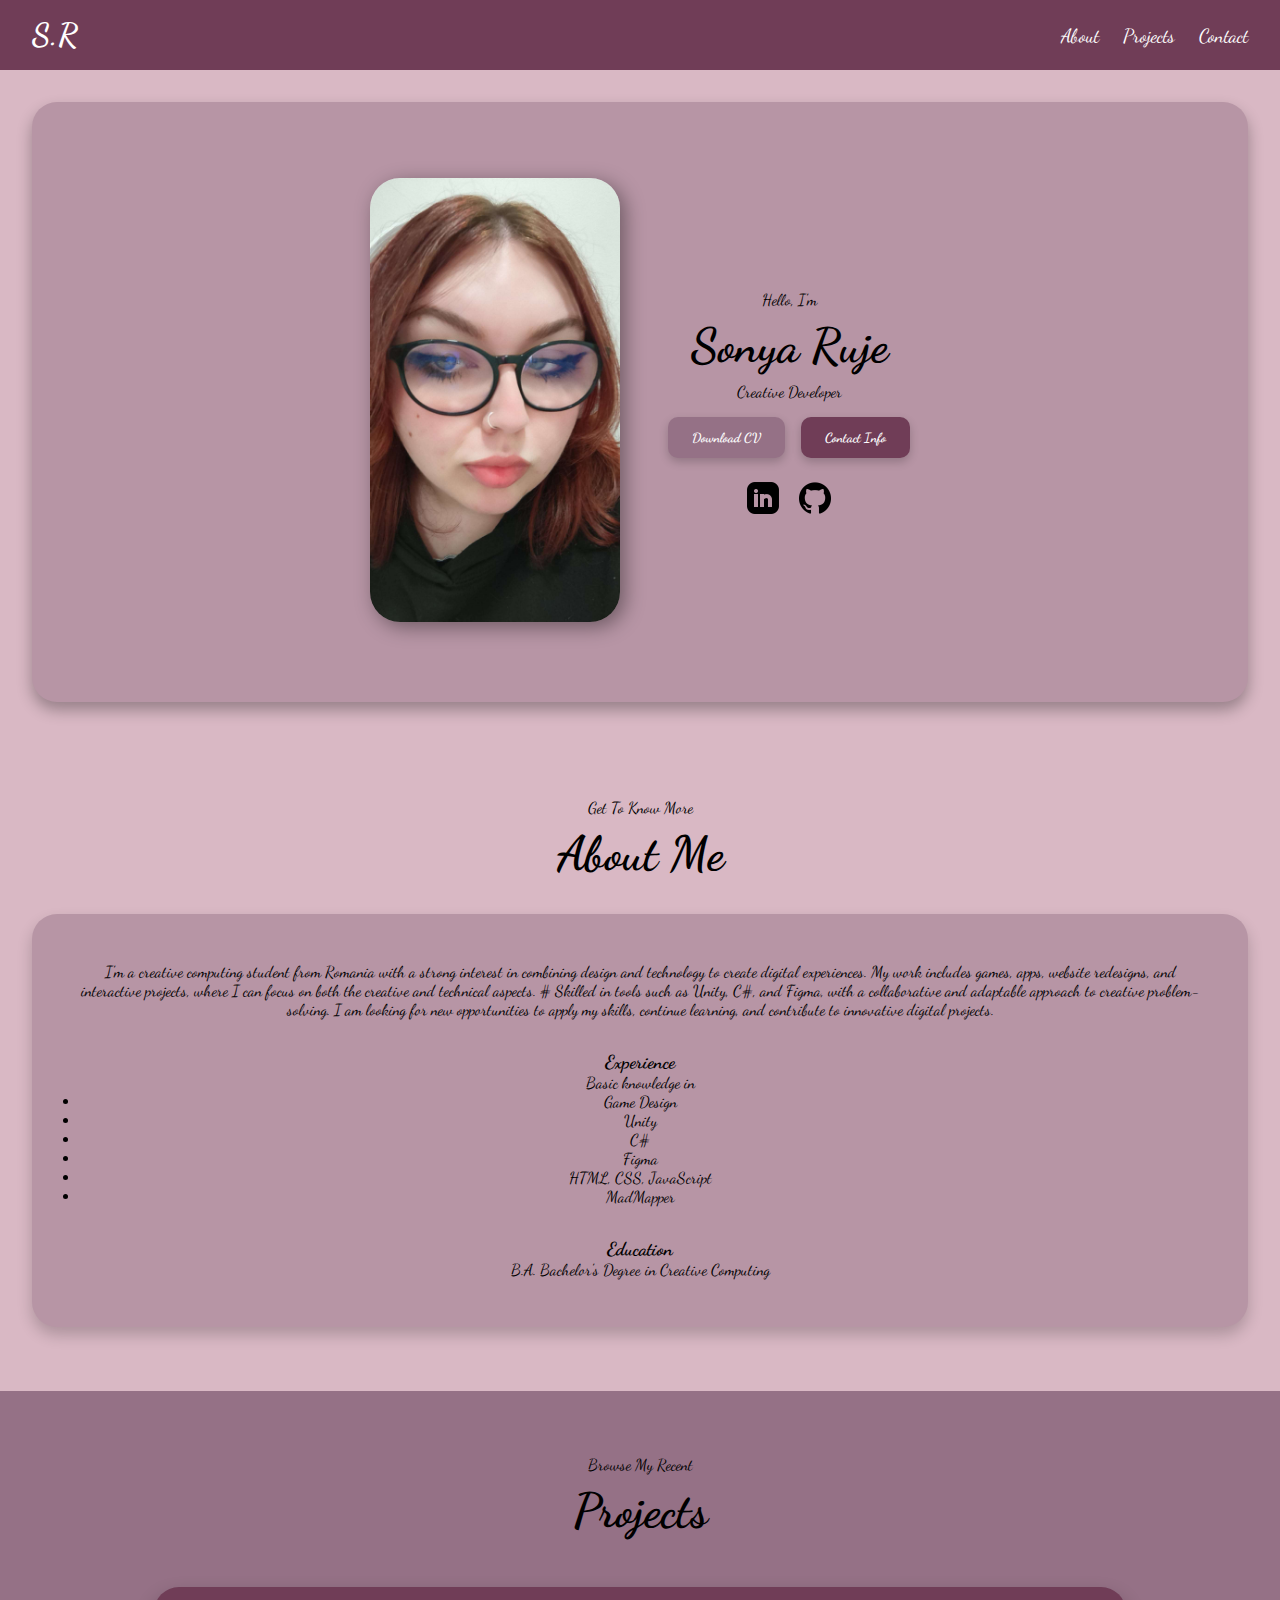
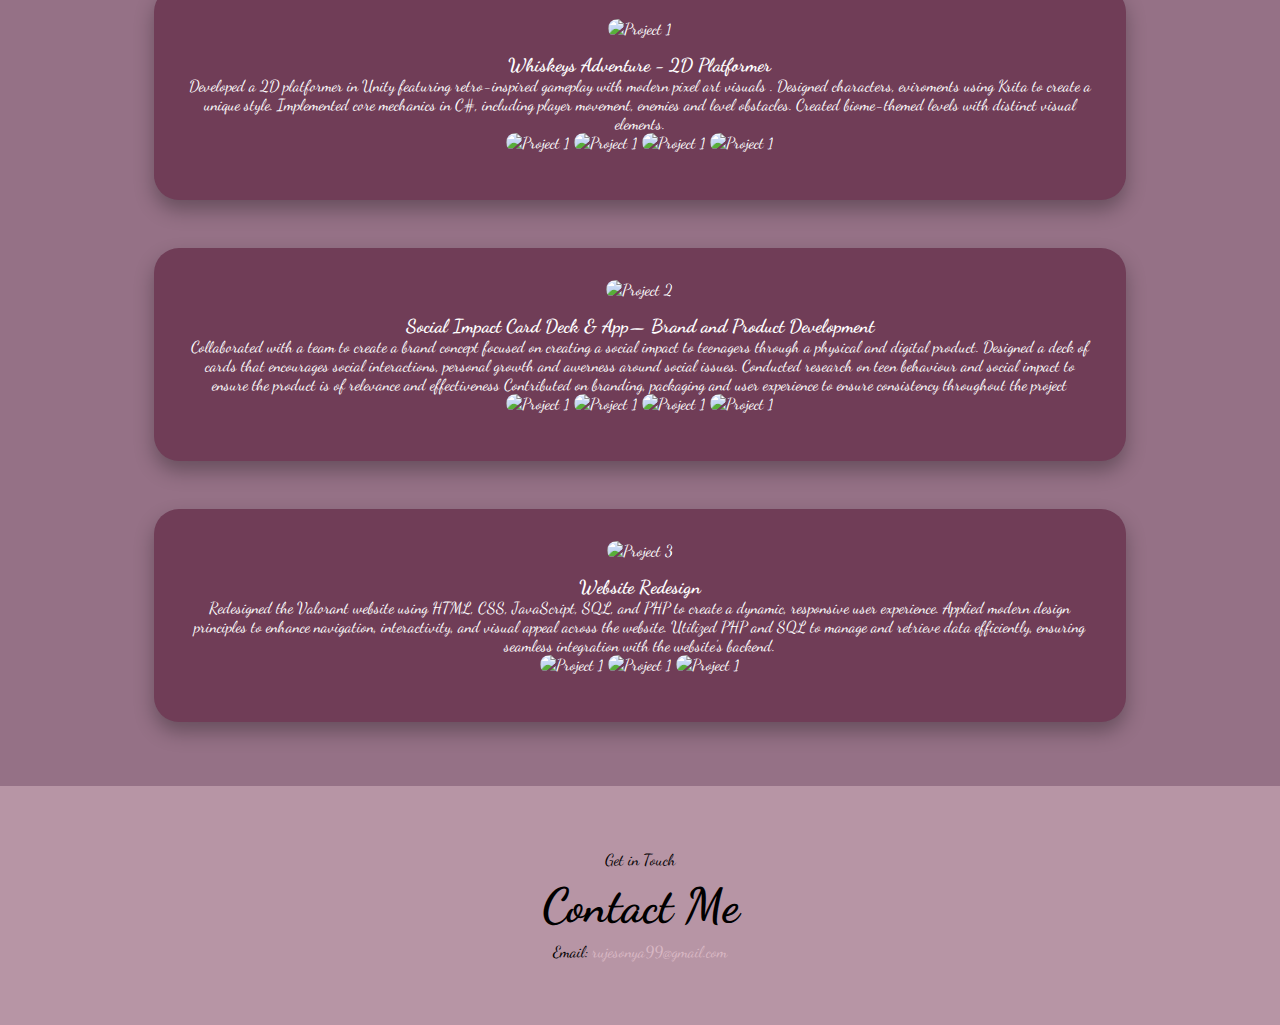
==== index.html @ 7341d15d "p" ====
<!DOCTYPE html>
<html lang="en">
<head>
    <meta charset="UTF-8">
    <meta http-equiv="X-UA-Compatible" content="IE=edge">
    <meta name="viewport" content="width=device-width, initial-scale=1.0">
    <title>Sonya Ruje | Portfolio</title>
    <link rel="stylesheet" href="style.css">
    <link rel="stylesheet" href="mediaqueries.css">
</head>
<body>
    <!-- Navigation -->
    <nav id="desktop-nav">
        <div class="logo">S.R</div>
        <div>
            <ul class="nav-links">
                <li><a href="#about">About</a></li>
                <li><a href="#projects">Projects</a></li>
                <li><a href="#contact">Contact</a></li>
            </ul>
        </div>
    </nav>
    
    <!-- Profile Section -->
    <section id="profile">
        <div class="section_pic-container">
            <img src="./assets/ProfilePic.png" alt="Profile Pic"/>
        </div>
        <div class="section_text">
            <p class="section_text_p1">Hello, I'm</p>
            <h1 class="title">Sonya Ruje</h1>
            <p class="section_text_p2">Creative Developer</p>
            <div class="btn-container">
                <button class="btn btn-color-2" onclick="window.open('assets/SonyaRuje.pdf')">Download CV</button>
                <button class="btn btn-color-1" onclick="location.href='#contact'">Contact Info</button>
            </div>
            <div id="social-container">
                <img src="assets/linkedin.png" alt="LinkedIn" class="icon" onclick="window.open('//www.linkedin.com/in/sonya-ruje-164773251/')"/>
                <img src="assets/github.png" alt="GitHub" class="icon" onclick="window.open('//github.com/biscuit959')"/>
            </div>
        </div>
    </section>

    <!-- About Section -->
    <section id="about">
        <p class="section_text_p1">Get To Know More</p>
        <h1 class="title">About Me</h1>
        <div class="about-details-container">
            <div class="about-container">
                <p>I'm a creative computing student from Romania with a strong interest in combining design and technology to create digital experiences. My work includes games, apps, website redesigns, and interactive projects, where I can focus on both the creative and technical aspects. #
                     Skilled in tools such as Unity, C#, and Figma, with a collaborative and adaptable approach to creative problem-solving. I am looking for new opportunities to apply my skills, continue learning, and contribute to innovative digital projects.</p>
                <div class="details-container">
                    <h3>Experience</h3>
                    <p>Basic knowledge in<p>
                        <li>Game Design</li>
                        <li>Unity</li>
                        <li>C#</li>
                        <li>Figma</li>
                        <li>HTML, CSS, JavaScript</li>
                        <li>MadMapper</li>
                        </ul>
                </div>
                <div class="details-container">
                    <h3>Education</h3>
                    <p>B.A. Bachelor's Degree in Creative Computing</p>
                </div>
            </div>
        </div>
    </section>

    <!-- Projects Section -->
    <section id="projects">
        <p class="section_text_p1">Browse My Recent</p>
        <h1 class="title">Projects</h1>
        <div class="projects-container">
            <!-- Project 1 -->
            <div class="project-card">
                <img src="assets/project1.png" alt="Project 1" class="project-img"/>
                <h3>Whiskeys Adventure - 2D Platformer </h3>
                <p>Developed a 2D platformer in Unity featuring retro-inspired gameplay with modern pixel art visuals .
                       Designed characters, eviroments using Krita to create a unique style.
                         Implemented core mechanics in C#, including player movement, enemies and level obstacles.
                             Created biome-themed levels with distinct visual elements.</p>
                                <img src="assets/project1.png" alt="Project 1" class="project-img"/>
                                   <img src="assets/project1.png" alt="Project 1" class="project-img"/>
                                      <img src="assets/project1.png" alt="Project 1" class="project-img"/>
                                         <img src="assets/project1.png" alt="Project 1" class="project-img"/>
            </div>

            <!-- Project 2 -->
            <div class="project-card">
                <img src="assets/project2.png" alt="Project 2" class="project-img"/>
                <h3>Social Impact Card Deck & App— Brand and Product Development</h3>
                <p>Collaborated with a team to create a brand concept focused on creating a social impact to teenagers through a physical and digital product. 
                               Designed a deck of cards that encourages social interactions, personal growth and awerness around social issues.
                                          Conducted research on teen behaviour and social impact to ensure the product is of relevance and effectiveness
                                                Contributed on branding, packaging and user experience to ensure consistency throughout the project </p>
                                               <img src="assets/project1.png" alt="Project 1" class="project-img"/>
                                                 <img src="assets/project1.png" alt="Project 1" class="project-img"/>
                                                     <img src="assets/project1.png" alt="Project 1" class="project-img"/>
                                                        <img src="assets/project1.png" alt="Project 1" class="project-img"/>    
            </div>

            <!-- Project 3 -->
            <div class="project-card">
                <img src="assets/project3.png" alt="Project 3" class="project-img"/>
                <h3>Website Redesign</h3>
                <p>Redesigned the Valorant website using HTML, CSS, JavaScript, SQL, and PHP to create a dynamic, responsive user experience.
                          Applied modern design principles to enhance navigation, interactivity, and visual appeal across the website.
                                 Utilized PHP and SQL to manage and retrieve data efficiently, ensuring seamless integration with the website’s backend.</p>
                                     <img src="assets/project1.png" alt="Project 1" class="project-img"/> 
                                       <img src="assets/project1.png" alt="Project 1" class="project-img"/>
                                         <img src="assets/project1.png" alt="Project 1" class="project-img"/>
                
            </div>
        </div>
    </section>
    <!-- Contact Section -->
    <section id="contact">
        <p class="section_text_p1">Get in Touch</p>
        <h1 class="title">Contact Me</h1>
        <p>Email: <a href="mailto:your-email@example.com">rujesonya99@gmail.com</a></p>
    </section>

    <script src="script.js"></script>
</body>
</html>
---- style.css ----
/* Font Import */
@import url('https://fonts.googleapis.com/css2?family=Dancing+Script:wght@400;700&display=swap');

/* Global Styles */
* {
  margin: 0;
  padding: 0;
  box-sizing: border-box;
  font-family: 'Dancing Script', cursive;
  scroll-behavior: smooth;
}

body {
  background-color: #D9B8C4;
  color: #000;
}

nav {
  display: flex;
  justify-content: space-between;
  align-items: center;
  padding: 1rem 2rem;
  background-color: #703D57;
  color: #fff;
  position: sticky;
  top: 0;
  z-index: 1000;
}

.logo {
  font-size: 2rem;
  font-weight: bold;
}

.nav-links,
.menu-links ul {
  display: flex;
  list-style: none;
  gap: 1.5rem;
}

.nav-links a,
.menu-links a {
  text-decoration: none;
  color: #fff;
  font-size: 1.2rem;
}

#profile {
  display: flex;
  align-items: center;
  justify-content: center;
  gap: 3rem;
  padding: 4rem 2rem;
  background-color: #B795A5;
  border-radius: 25px;
  margin: 2rem;
  box-shadow: 0 8px 15px rgba(0, 0, 0, 0.3);
  min-height: 600px;
}

.section_pic-container img {
  height: auto;
  width: 250px;
  border-radius: 30px;
  object-fit: cover;
  box-shadow: 5px 5px 20px rgba(0, 0, 0, 0.4);
}

.section_text {
  text-align: center;
  max-width: 800px;
}

.title {
  font-size: 3rem;
  margin: 0.5rem 0;
}

.btn-container {
  display: flex;
  gap: 1rem;
  justify-content: center;
  margin-top: 1rem;
}

.btn {
  padding: 0.8rem 1.5rem;
  border: none;
  border-radius: 10px;
  cursor: pointer;
  transition: all 0.3s ease-in-out;
  font-weight: bold;
  box-shadow: 0 4px 10px rgba(0, 0, 0, 0.2);
}

.btn-color-1 {
  background-color: #703D57;
  color: white;
}

.btn-color-2 {
  background-color: #957186;
  color: white;
}

.btn:hover {
  background-color: #5b3245;
  transform: scale(1.05);
}

#social-container {
  margin-top: 1.5rem;
  display: flex;
  gap: 1.2rem;
  justify-content: center;
}

.icon {
  width: 32px;
  cursor: pointer;
  transition: transform 0.2s ease-in-out;
}

.icon:hover {
  transform: scale(1.1);
}

/* About Section */
#about {
  text-align: center;
  background-color: #D9B8C4;
  padding: 4rem 2rem;
}

.about-details-container {
  background-color: #B795A5;
  padding: 3rem;
  margin-top: 2rem;
  border-radius: 25px;
  max-width: 3000px;
  max-height: 1000px;
  margin-left: auto;
  margin-right: auto;
  box-shadow: 0 8px 15px rgba(0, 0, 0, 0.2);
  font-size: 1rem;
}

.details-container {
  margin-top: 2rem;
}

/* Projects Section */
#projects {
  text-align: center;
  padding: 4rem 2rem;
  background-color: #957186;
}

.projects-container {
  display: flex;
  flex-direction: column; 
  gap: 3rem;
  margin-top: 3rem;
  align-items: center; 
}

.project-card {
  background-color: #703D57;
  color: white;
  border-radius: 25px;
  padding: 2rem;
  width: 80%; 
  max-width: 1000px; 
  height: auto;
  box-shadow: 0 10px 20px rgba(0, 0, 0, 0.3);
  transition: transform 0.3s ease;
}

.project-card:hover {
  transform: translateY(-10px) scale(1.05);
}

.project-img {
  width: 100%;
  height: 250px; 
  object-fit: cover;
  border-radius: 15px;
  margin-bottom: 1rem;
}

/* Contact Section */
#contact {
  text-align: center;
  padding: 4rem 2rem;
  background-color: #B795A5;
}

#contact .contact-box {
  background-color: #703D57;
  color: white;
  max-width: 700px;
  margin: 2rem auto;
  padding: 2rem;
  border-radius: 25px;
  box-shadow: 0 8px 20px rgba(0, 0, 0, 0.3);
}

a {
  color: #D9B8C4;
  text-decoration: none;
}
---- mediaqueries.css ----
@media screen and (max-width: 1200px) {
    #desktop-nav {
        display: none;
    }

    #hamburger-nav{
        display: flex;
    }
}
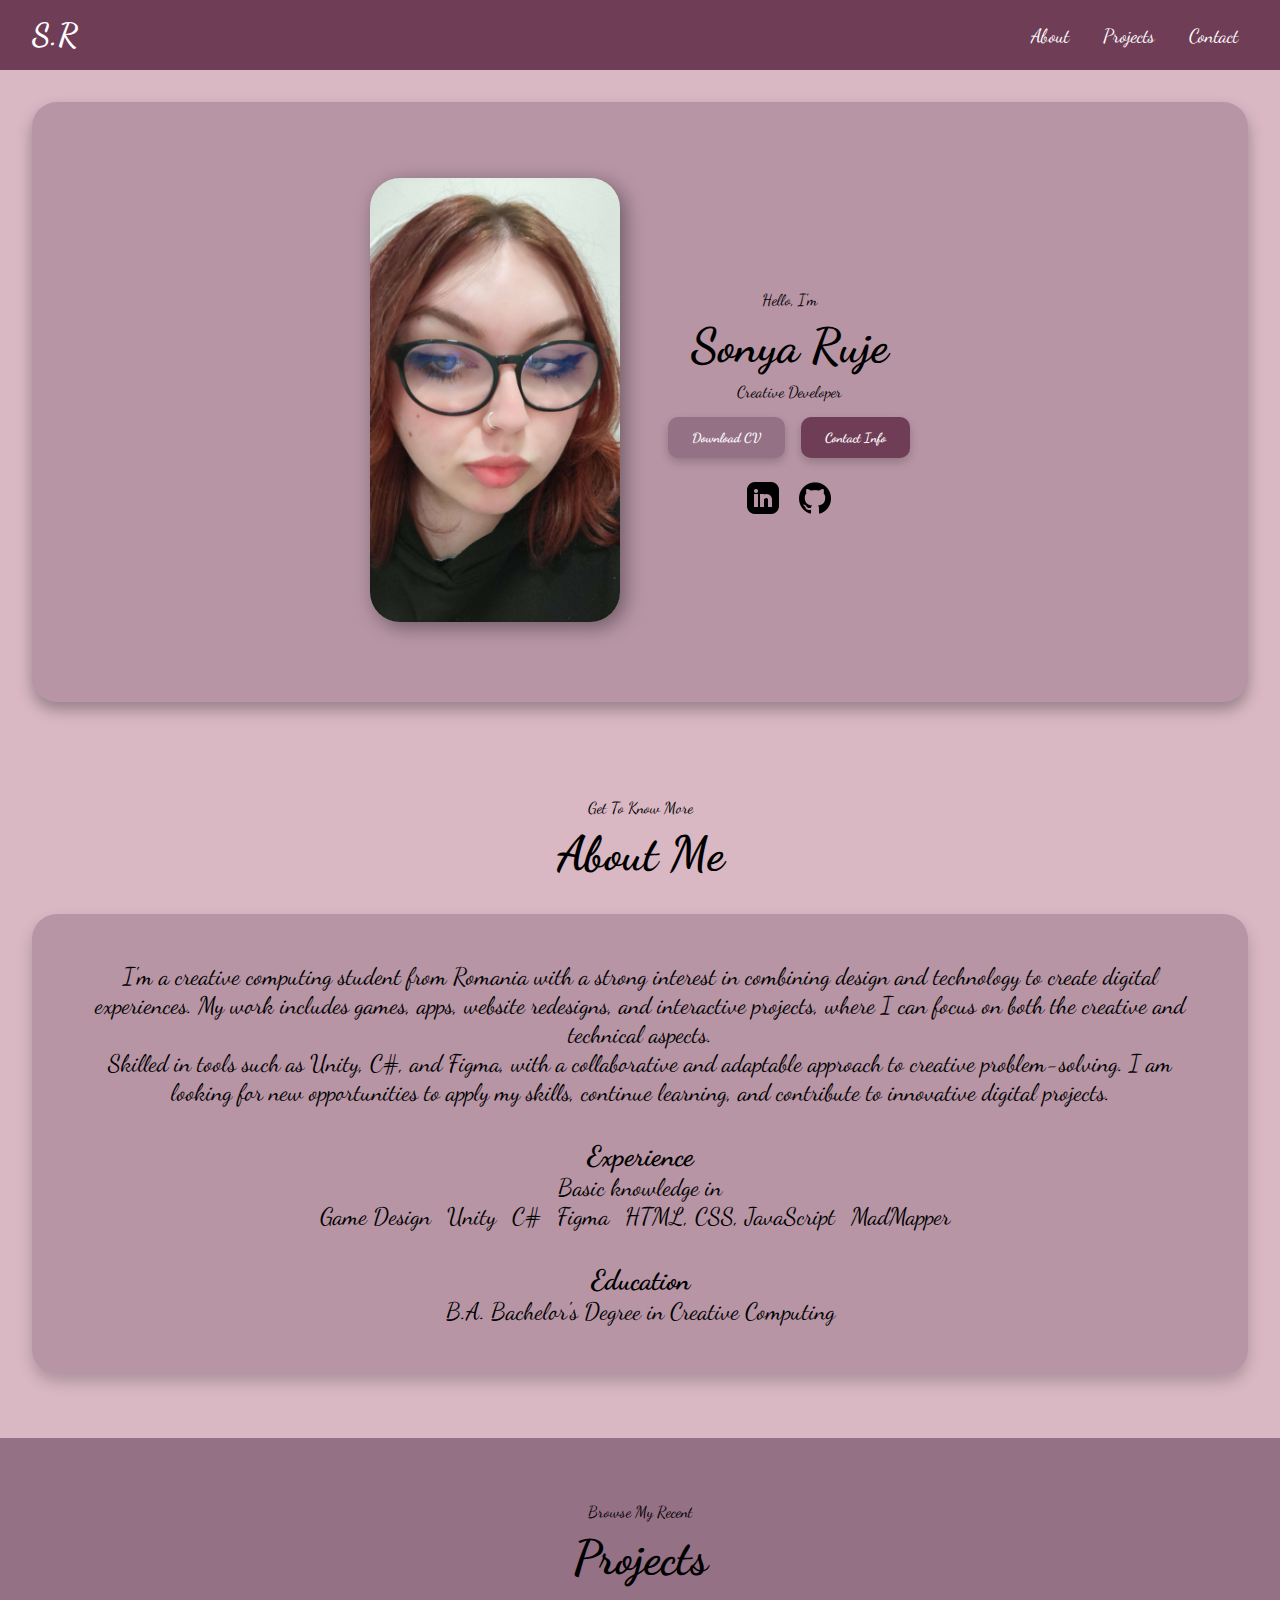
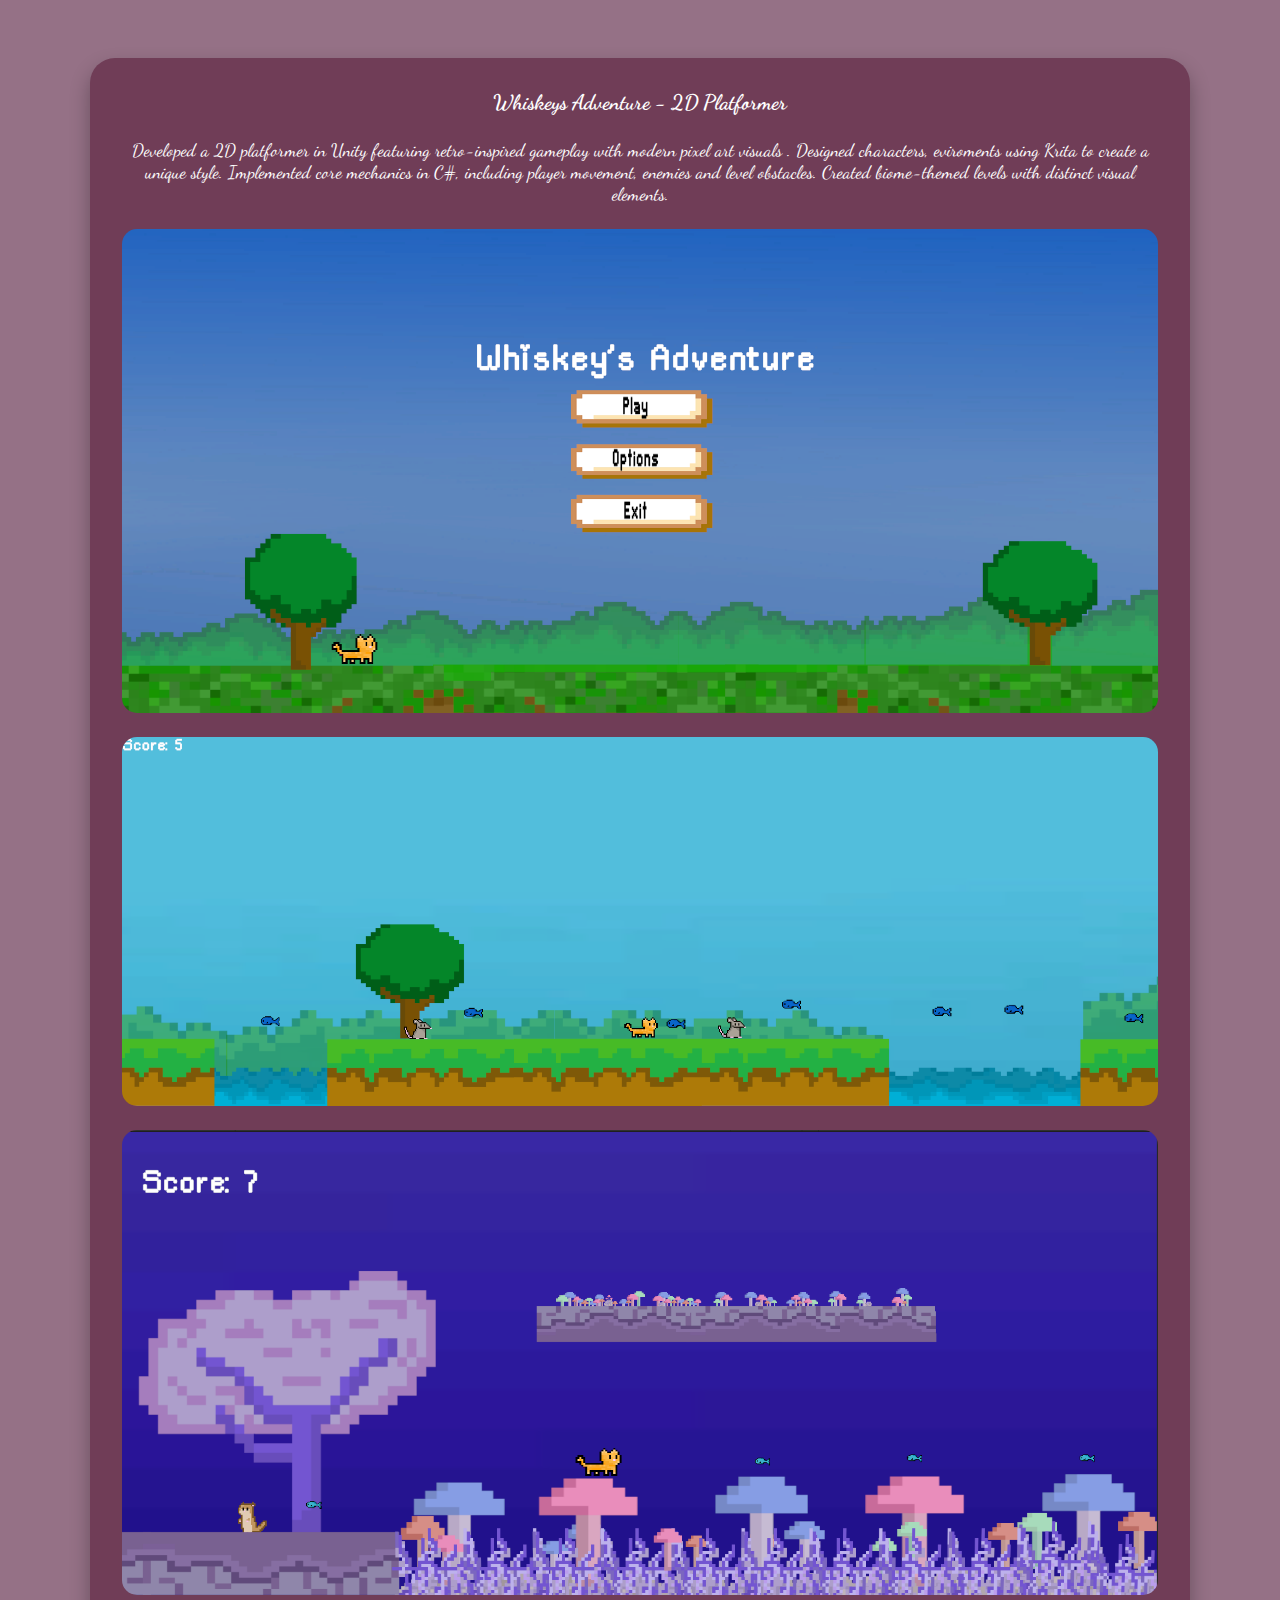
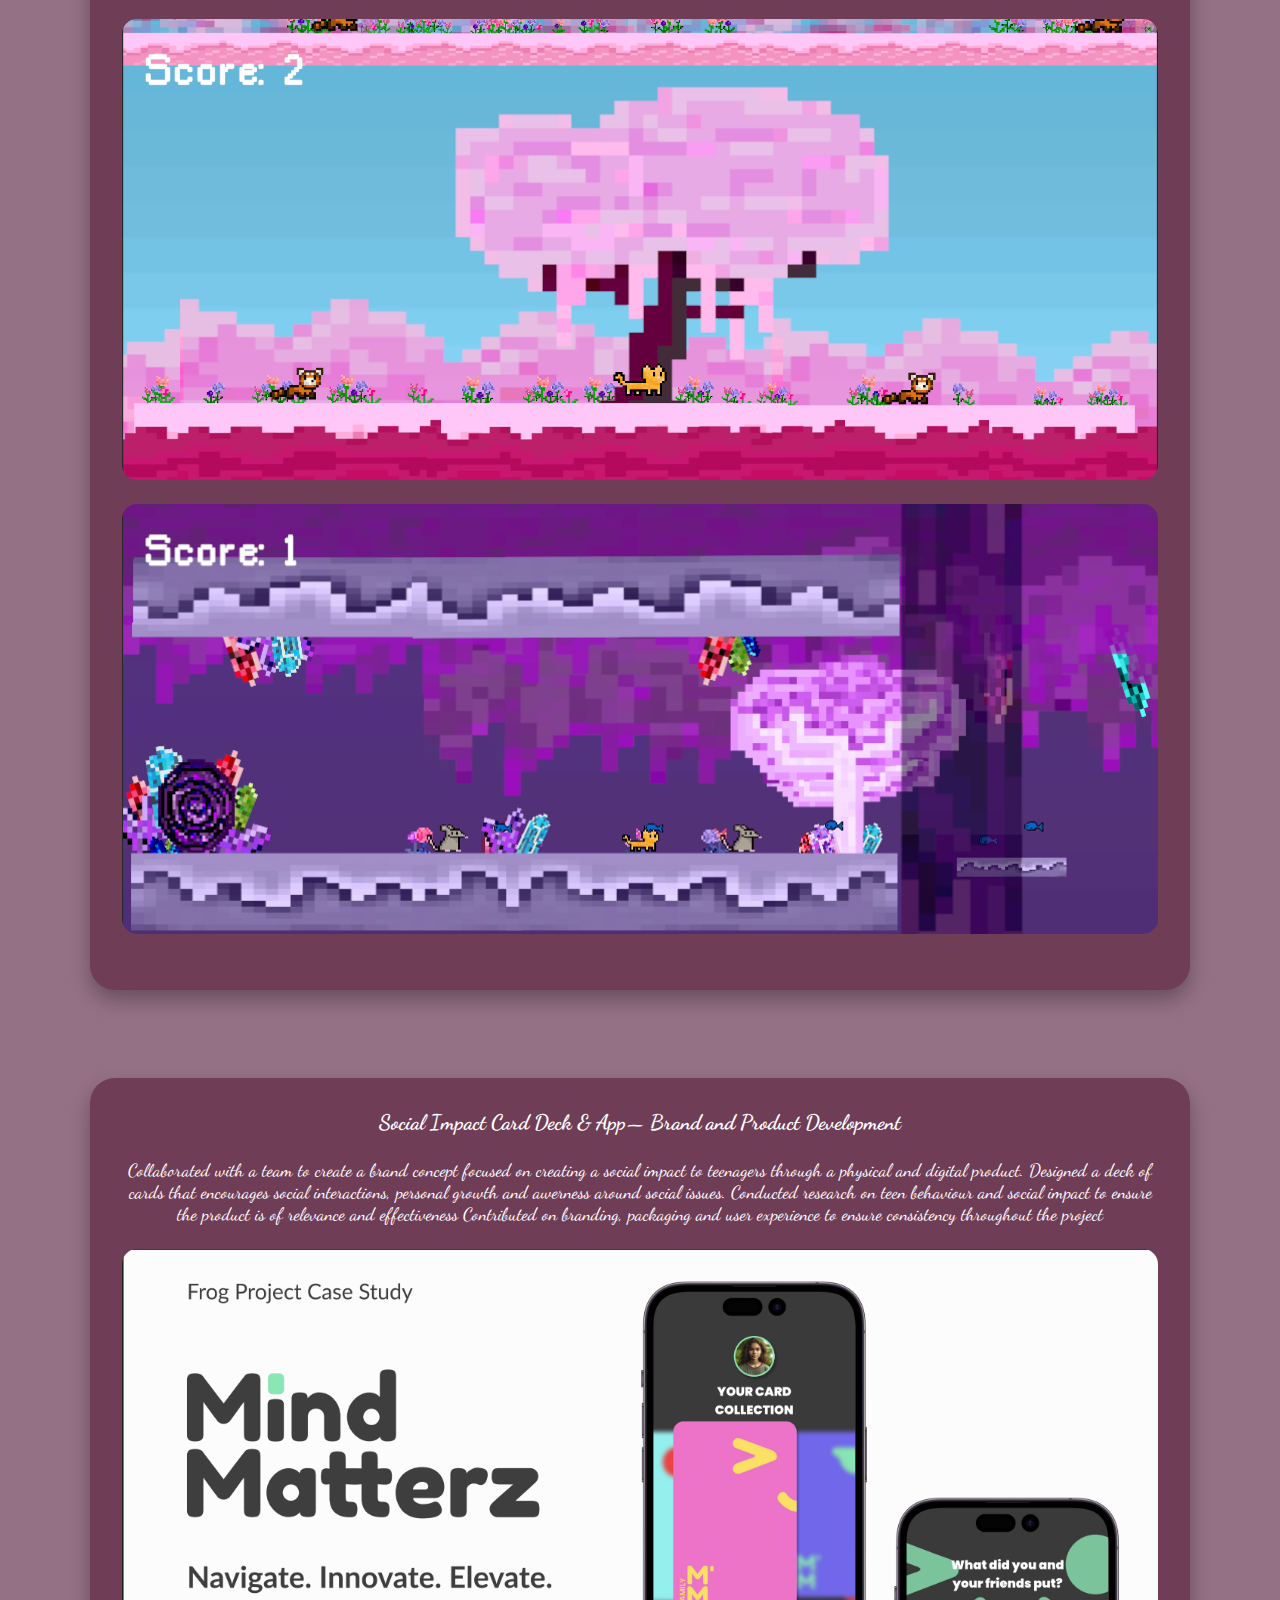
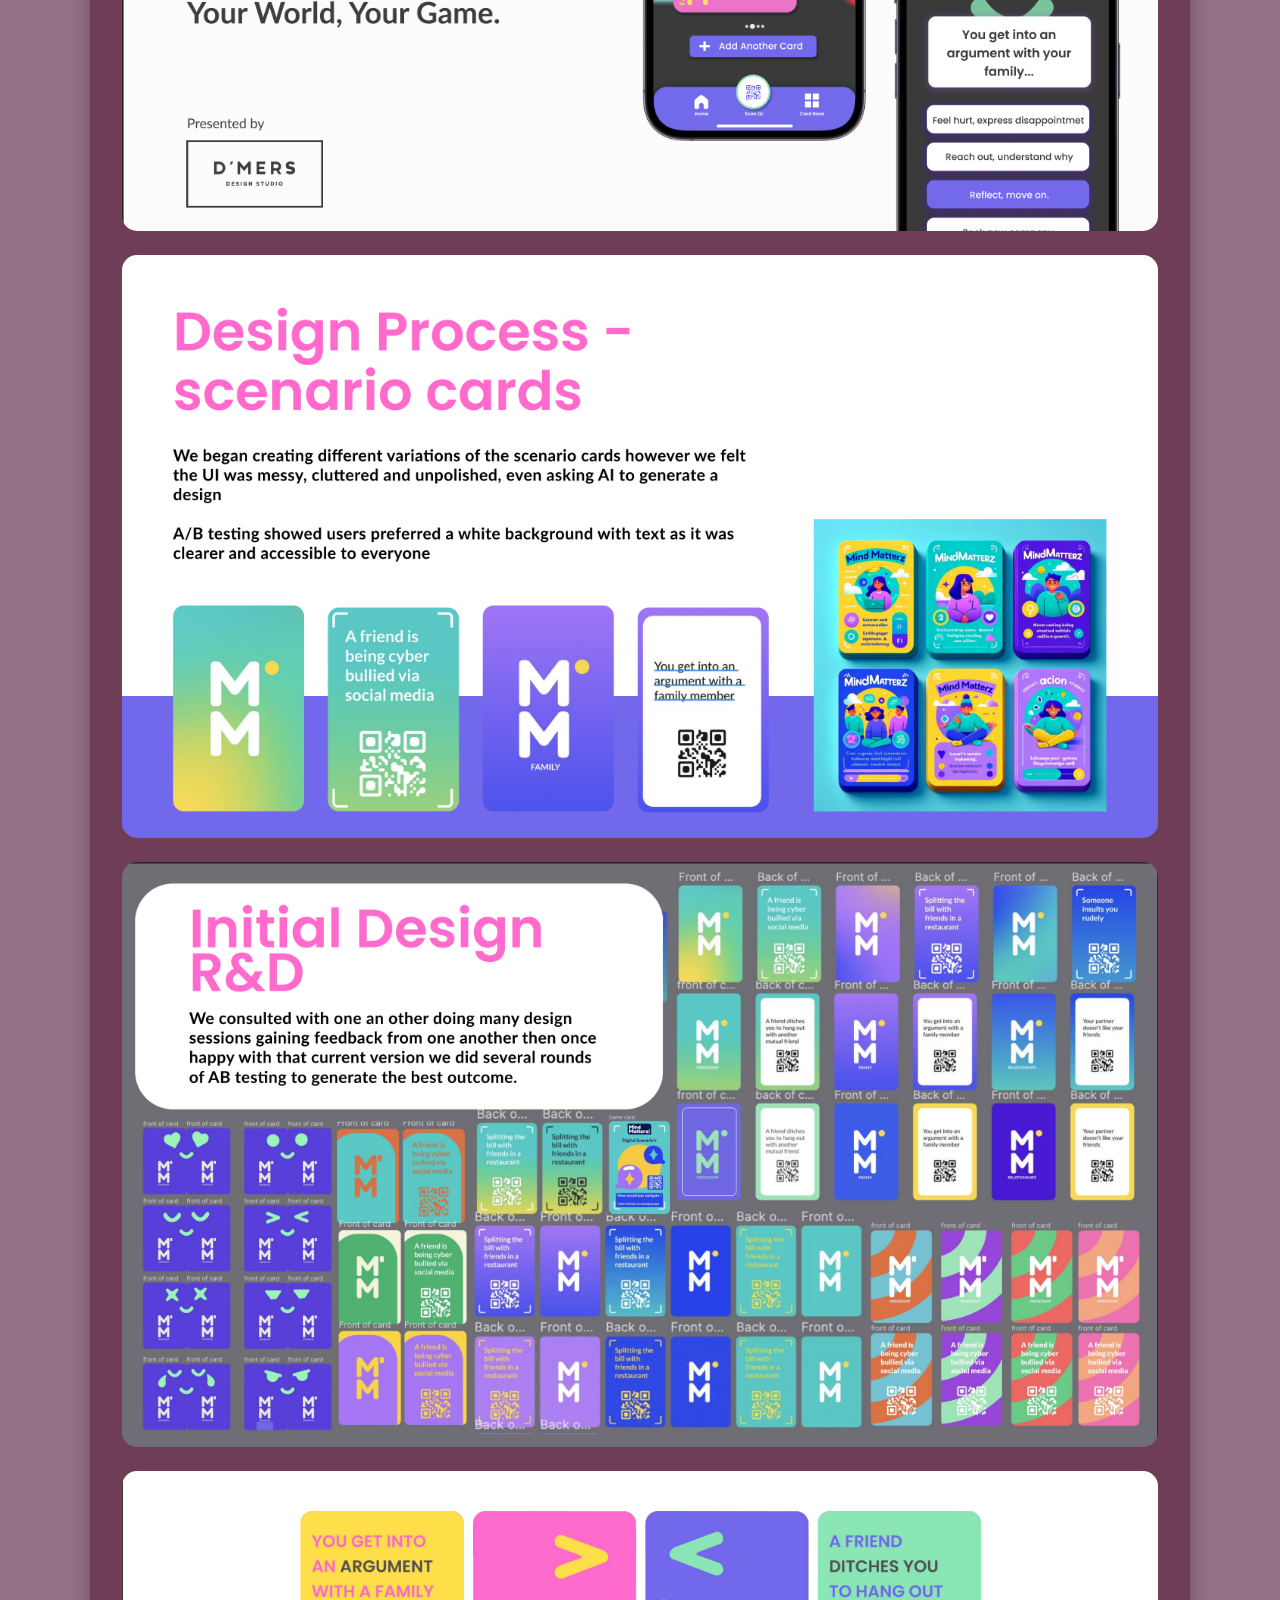
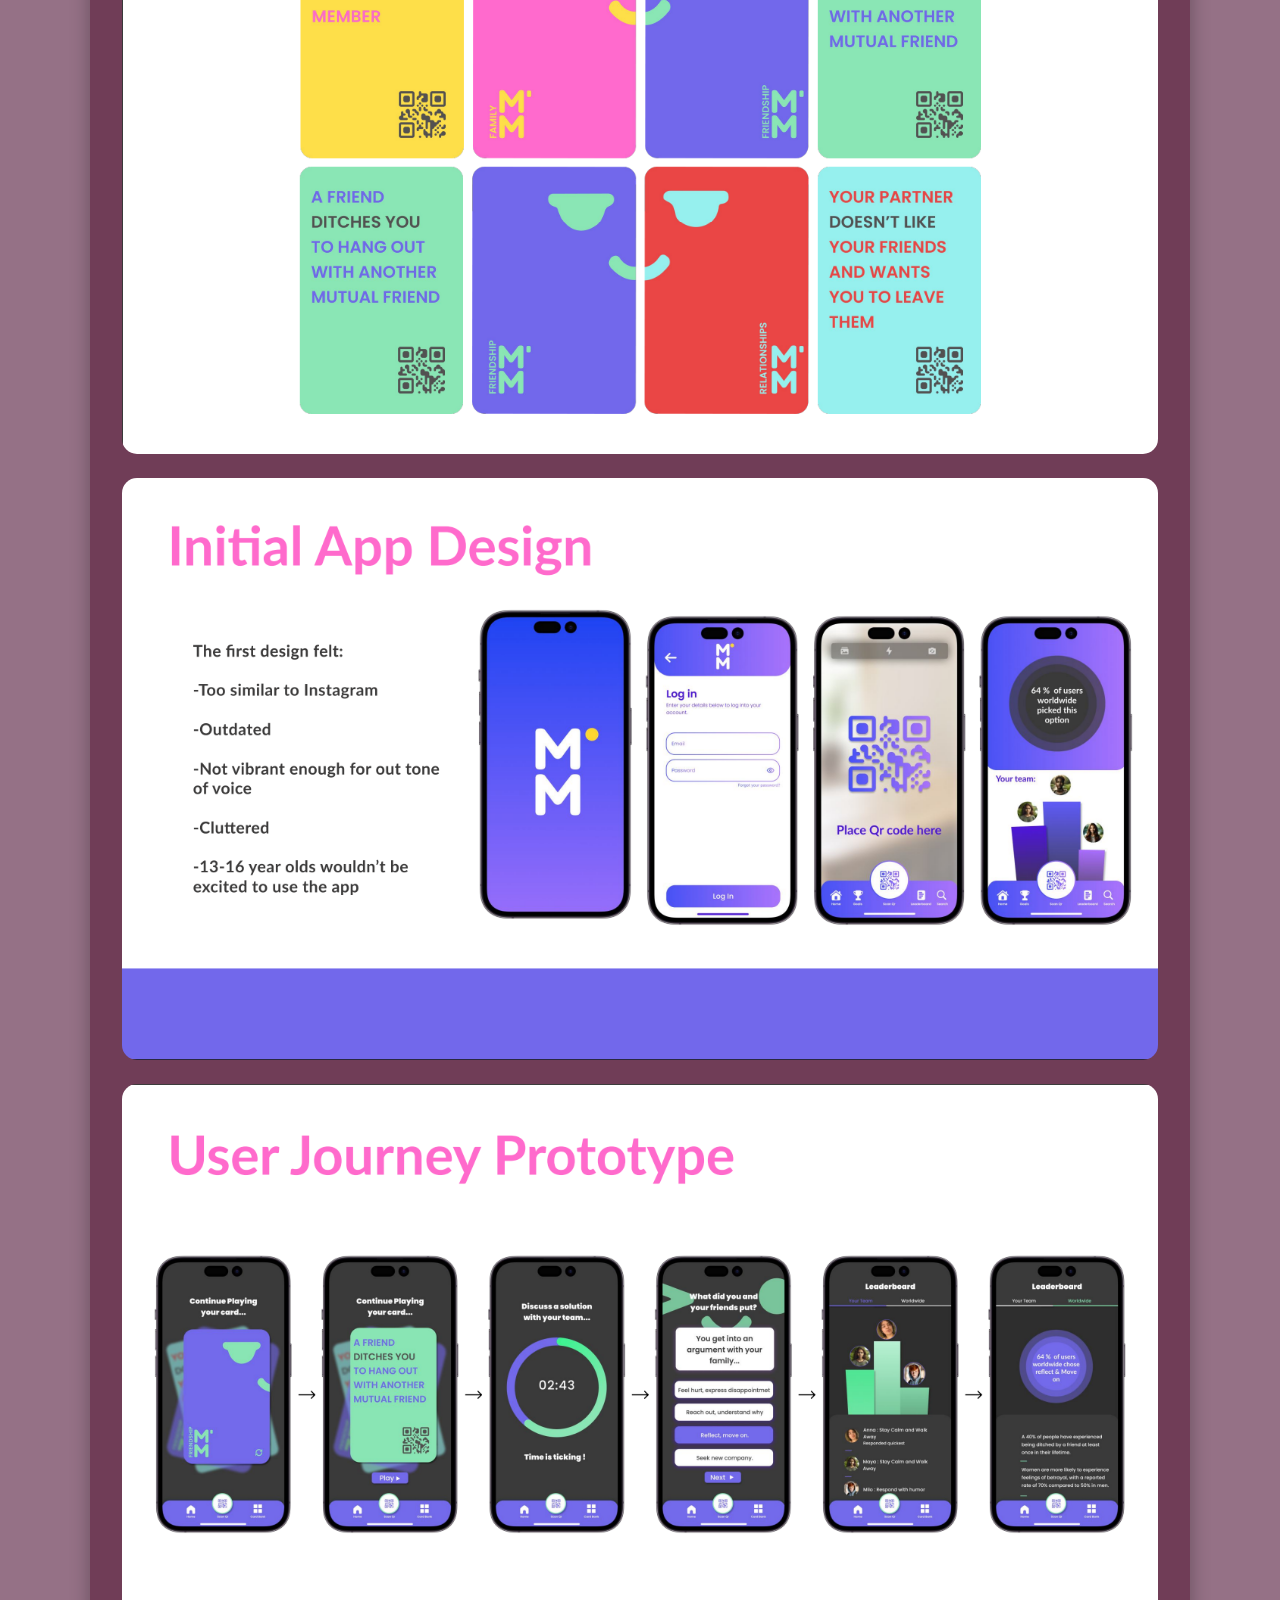
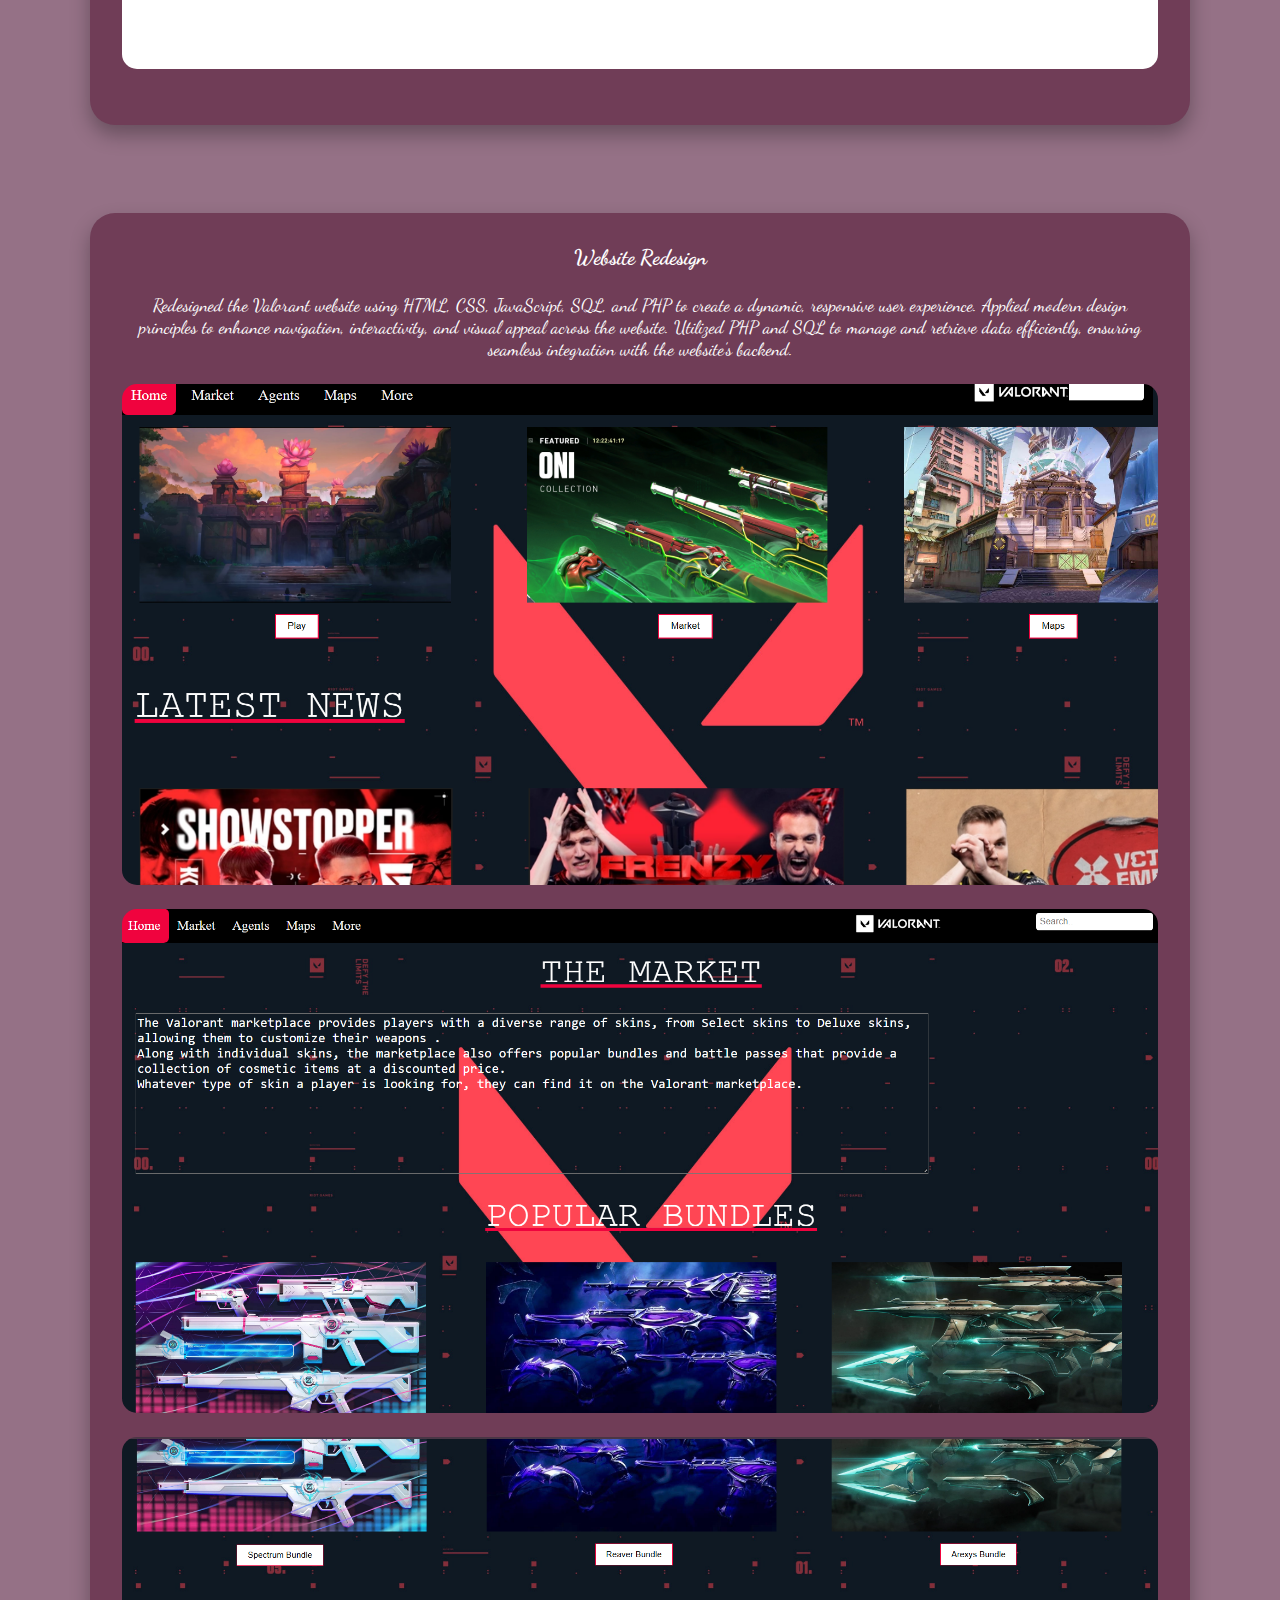
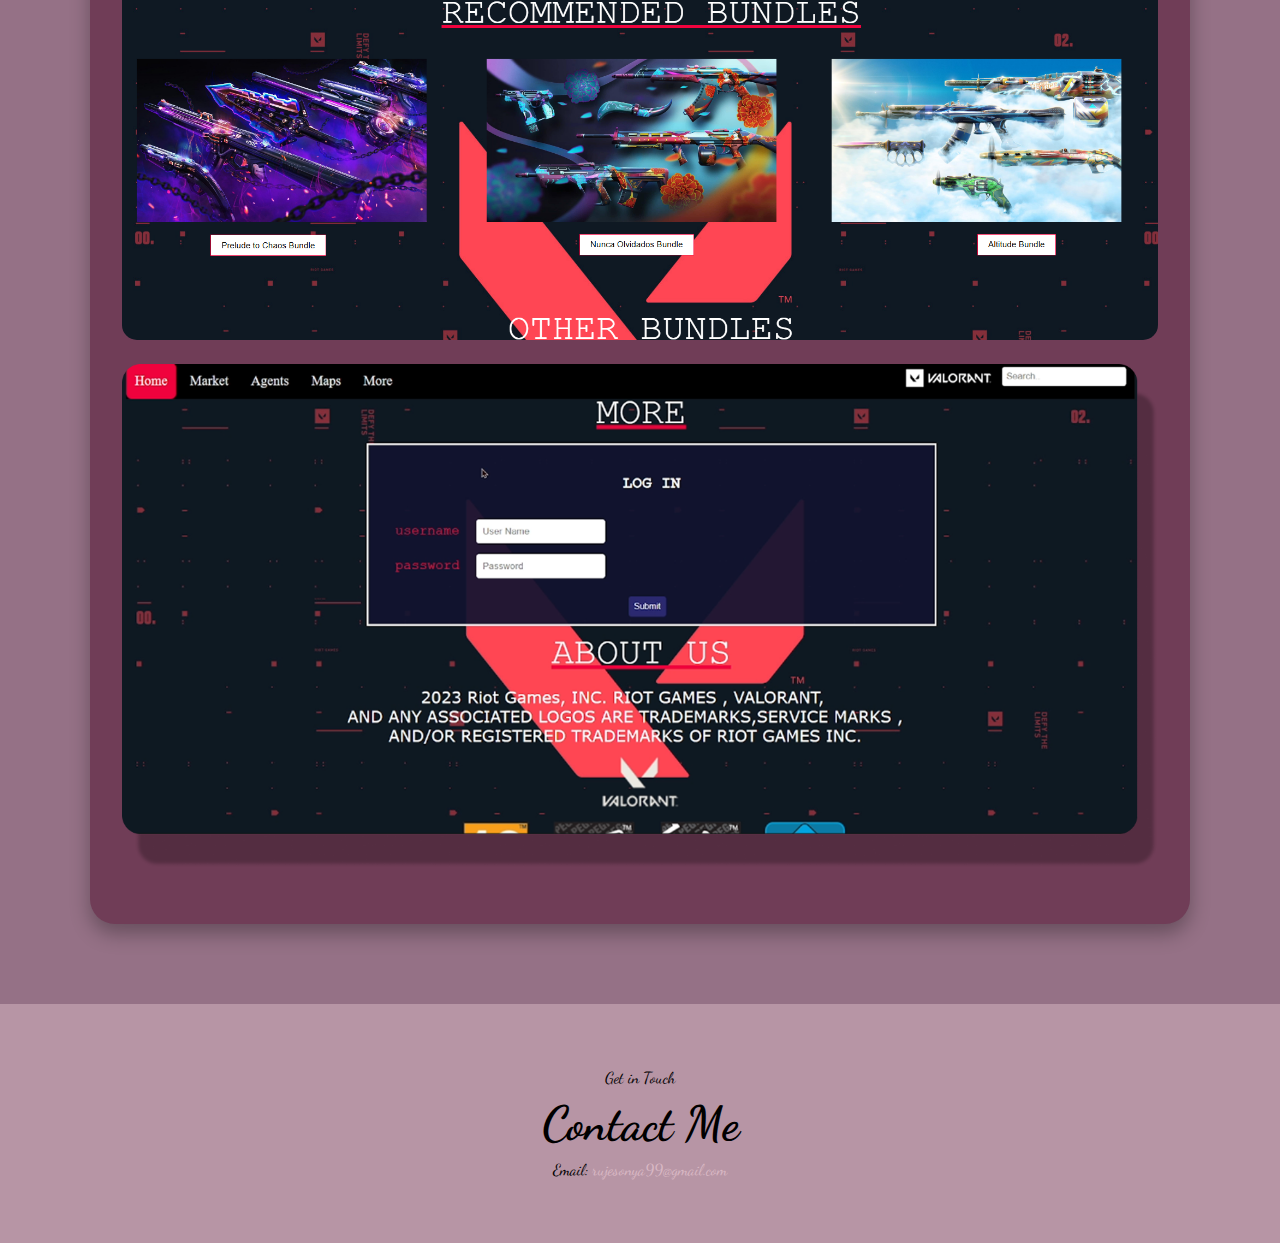
==== commit c336f361: "p" ====
--- a/index.html
+++ b/index.html
@@ -47,8 +47,8 @@
         <h1 class="title">About Me</h1>
         <div class="about-details-container">
             <div class="about-container">
-                <p>I'm a creative computing student from Romania with a strong interest in combining design and technology to create digital experiences. My work includes games, apps, website redesigns, and interactive projects, where I can focus on both the creative and technical aspects. #
-                     Skilled in tools such as Unity, C#, and Figma, with a collaborative and adaptable approach to creative problem-solving. I am looking for new opportunities to apply my skills, continue learning, and contribute to innovative digital projects.</p>
+                <p>I'm a creative computing student from Romania with a strong interest in combining design and technology to create digital experiences. My work includes games, apps, website redesigns, and interactive projects, where I can focus on both the creative and technical aspects.</p>
+                    <p>Skilled in tools such as Unity, C#, and Figma, with a collaborative and adaptable approach to creative problem-solving. I am looking for new opportunities to apply my skills, continue learning, and contribute to innovative digital projects.</p>
                 <div class="details-container">
                     <h3>Experience</h3>
                     <p>Basic knowledge in<p>
@@ -75,44 +75,48 @@
         <div class="projects-container">
             <!-- Project 1 -->
             <div class="project-card">
-                <img src="assets/project1.png" alt="Project 1" class="project-img"/>
                 <h3>Whiskeys Adventure - 2D Platformer </h3>
                 <p>Developed a 2D platformer in Unity featuring retro-inspired gameplay with modern pixel art visuals .
                        Designed characters, eviroments using Krita to create a unique style.
                          Implemented core mechanics in C#, including player movement, enemies and level obstacles.
                              Created biome-themed levels with distinct visual elements.</p>
-                                <img src="assets/project1.png" alt="Project 1" class="project-img"/>
-                                   <img src="assets/project1.png" alt="Project 1" class="project-img"/>
-                                      <img src="assets/project1.png" alt="Project 1" class="project-img"/>
-                                         <img src="assets/project1.png" alt="Project 1" class="project-img"/>
+                                <img src="assets/w1.png"  class="project-img"/>
+                                   <img src="assets/w2.png"  class="project-img"/>
+                                      <img src="assets/w3.png"  class="project-img"/>
+                                         <img src="assets/w4.png" class="project-img"/>
+                                             <img src="assets/w5.png" class="project-img"/>
             </div>
 
             <!-- Project 2 -->
             <div class="project-card">
-                <img src="assets/project2.png" alt="Project 2" class="project-img"/>
                 <h3>Social Impact Card Deck & App— Brand and Product Development</h3>
                 <p>Collaborated with a team to create a brand concept focused on creating a social impact to teenagers through a physical and digital product. 
                                Designed a deck of cards that encourages social interactions, personal growth and awerness around social issues.
                                           Conducted research on teen behaviour and social impact to ensure the product is of relevance and effectiveness
                                                 Contributed on branding, packaging and user experience to ensure consistency throughout the project </p>
-                                               <img src="assets/project1.png" alt="Project 1" class="project-img"/>
-                                                 <img src="assets/project1.png" alt="Project 1" class="project-img"/>
-                                                     <img src="assets/project1.png" alt="Project 1" class="project-img"/>
-                                                        <img src="assets/project1.png" alt="Project 1" class="project-img"/>    
+                                               <img src="assets/m1.png"  class="project-img"/>
+                                                 <img src="assets/m2.png"  class="project-img"/>
+                                                     <img src="assets/m3.png"  class="project-img"/>
+                                                        <img src="assets/m4.png"  class="project-img"/>   
+                                                            <img src="assets/m6.png"  class="project-img"/>
+                                                                <img src="assets/m5.png"  class="project-img"/>
+                                                                   
             </div>
-
             <!-- Project 3 -->
             <div class="project-card">
-                <img src="assets/project3.png" alt="Project 3" class="project-img"/>
                 <h3>Website Redesign</h3>
+                
                 <p>Redesigned the Valorant website using HTML, CSS, JavaScript, SQL, and PHP to create a dynamic, responsive user experience.
                           Applied modern design principles to enhance navigation, interactivity, and visual appeal across the website.
                                  Utilized PHP and SQL to manage and retrieve data efficiently, ensuring seamless integration with the website’s backend.</p>
-                                     <img src="assets/project1.png" alt="Project 1" class="project-img"/> 
-                                       <img src="assets/project1.png" alt="Project 1" class="project-img"/>
-                                         <img src="assets/project1.png" alt="Project 1" class="project-img"/>
+                                     <img src="assets/val1.png"  class="project-img"/> 
+                                       <img src="assets/val2.png" class="project-img"/>
+                                         <img src="assets/val3.png"  class="project-img"/>
+                                            <img src="assets/val4.png" class="project-img"/>
                 
             </div>
+
+             
         </div>
     </section>
     <!-- Contact Section -->
--- a/style.css
+++ b/style.css
@@ -131,6 +131,7 @@
   text-align: center;
   background-color: #D9B8C4;
   padding: 4rem 2rem;
+  ;
 }
 
 .about-details-container {
@@ -143,7 +144,7 @@
   margin-left: auto;
   margin-right: auto;
   box-shadow: 0 8px 15px rgba(0, 0, 0, 0.2);
-  font-size: 1rem;
+  font-size: 1.5rem;
 }
 
 .details-container {
@@ -163,18 +164,25 @@
   gap: 3rem;
   margin-top: 3rem;
   align-items: center; 
-}
-
+  
+
+}
 .project-card {
   background-color: #703D57;
   color: white;
   border-radius: 25px;
   padding: 2rem;
-  width: 80%; 
-  max-width: 1000px; 
+  width: 100%;
+  max-width: 1100px;
   height: auto;
   box-shadow: 0 10px 20px rgba(0, 0, 0, 0.3);
   transition: transform 0.3s ease;
+  font-size: large;
+  margin-top: 1.5rem;
+  margin-bottom: 1rem;
+  display: flex;
+  flex-direction: column;
+  align-items: center;
 }
 
 .project-card:hover {
@@ -183,10 +191,16 @@
 
 .project-img {
   width: 100%;
-  height: 250px; 
+  height: auto;
+  max-height: 600px;
   object-fit: cover;
   border-radius: 15px;
-  margin-bottom: 1rem;
+  margin-bottom: 1.5rem;  
+}
+
+.project-card h3,
+.project-card p {
+  margin-bottom: 1.5rem;  
 }
 
 /* Contact Section */
@@ -210,3 +224,13 @@
   color: #D9B8C4;
   text-decoration: none;
 }
+
+ul {
+    list-style-type: none;
+    padding: 0;
+  }
+
+  li {
+    display: inline-block;
+    margin-right: 10px; 
+  }
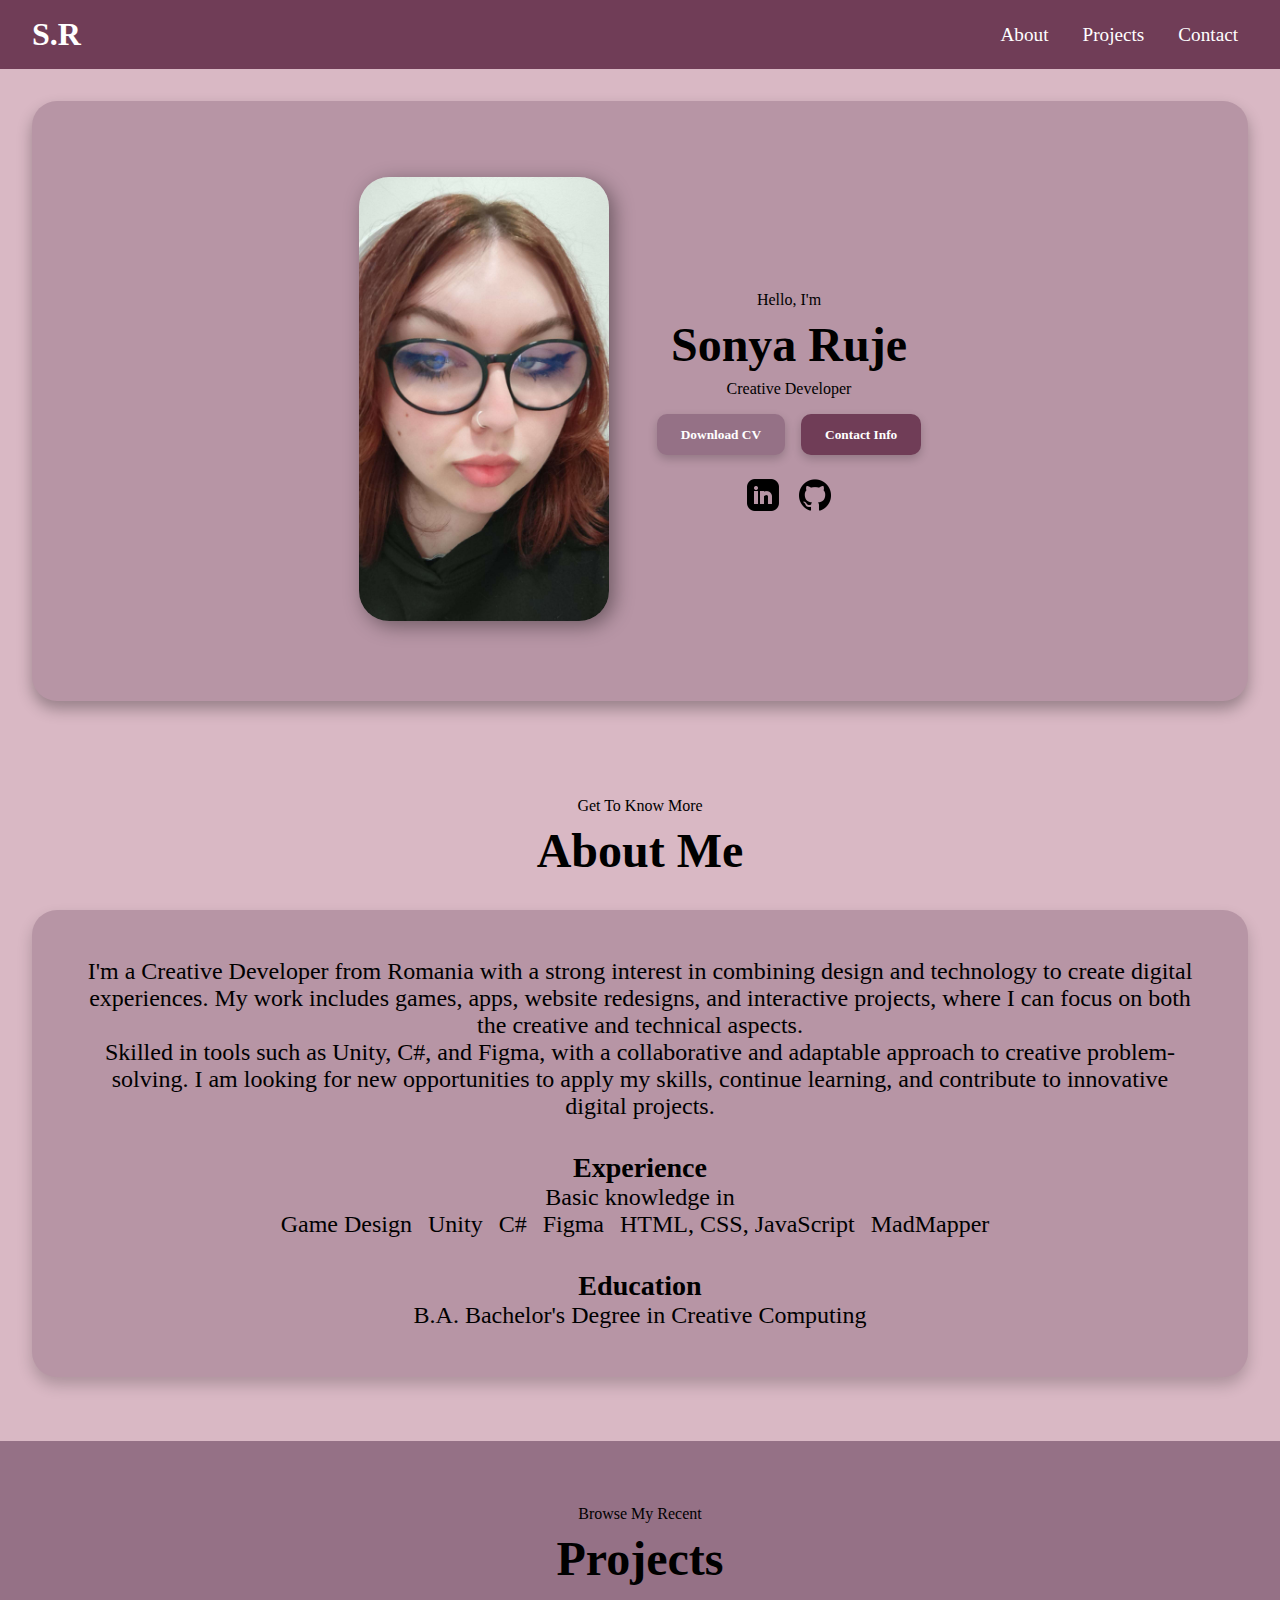
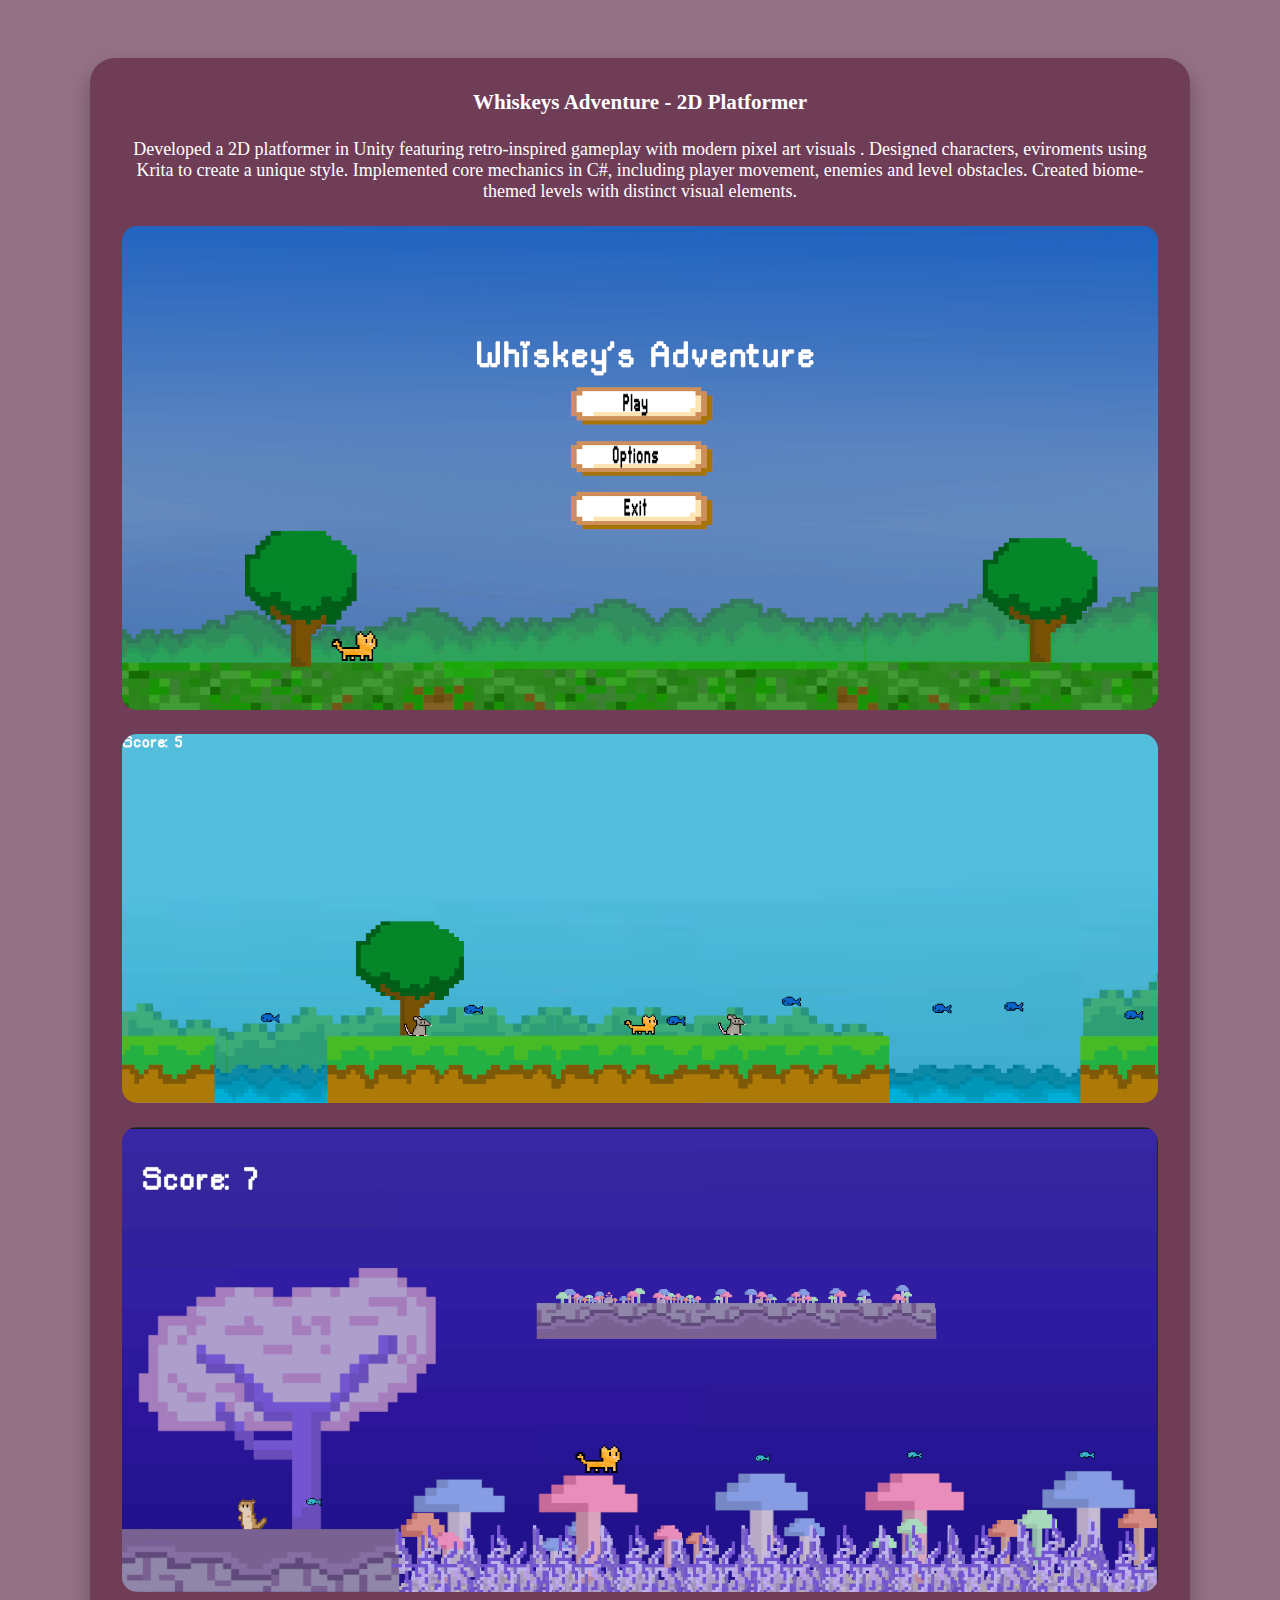
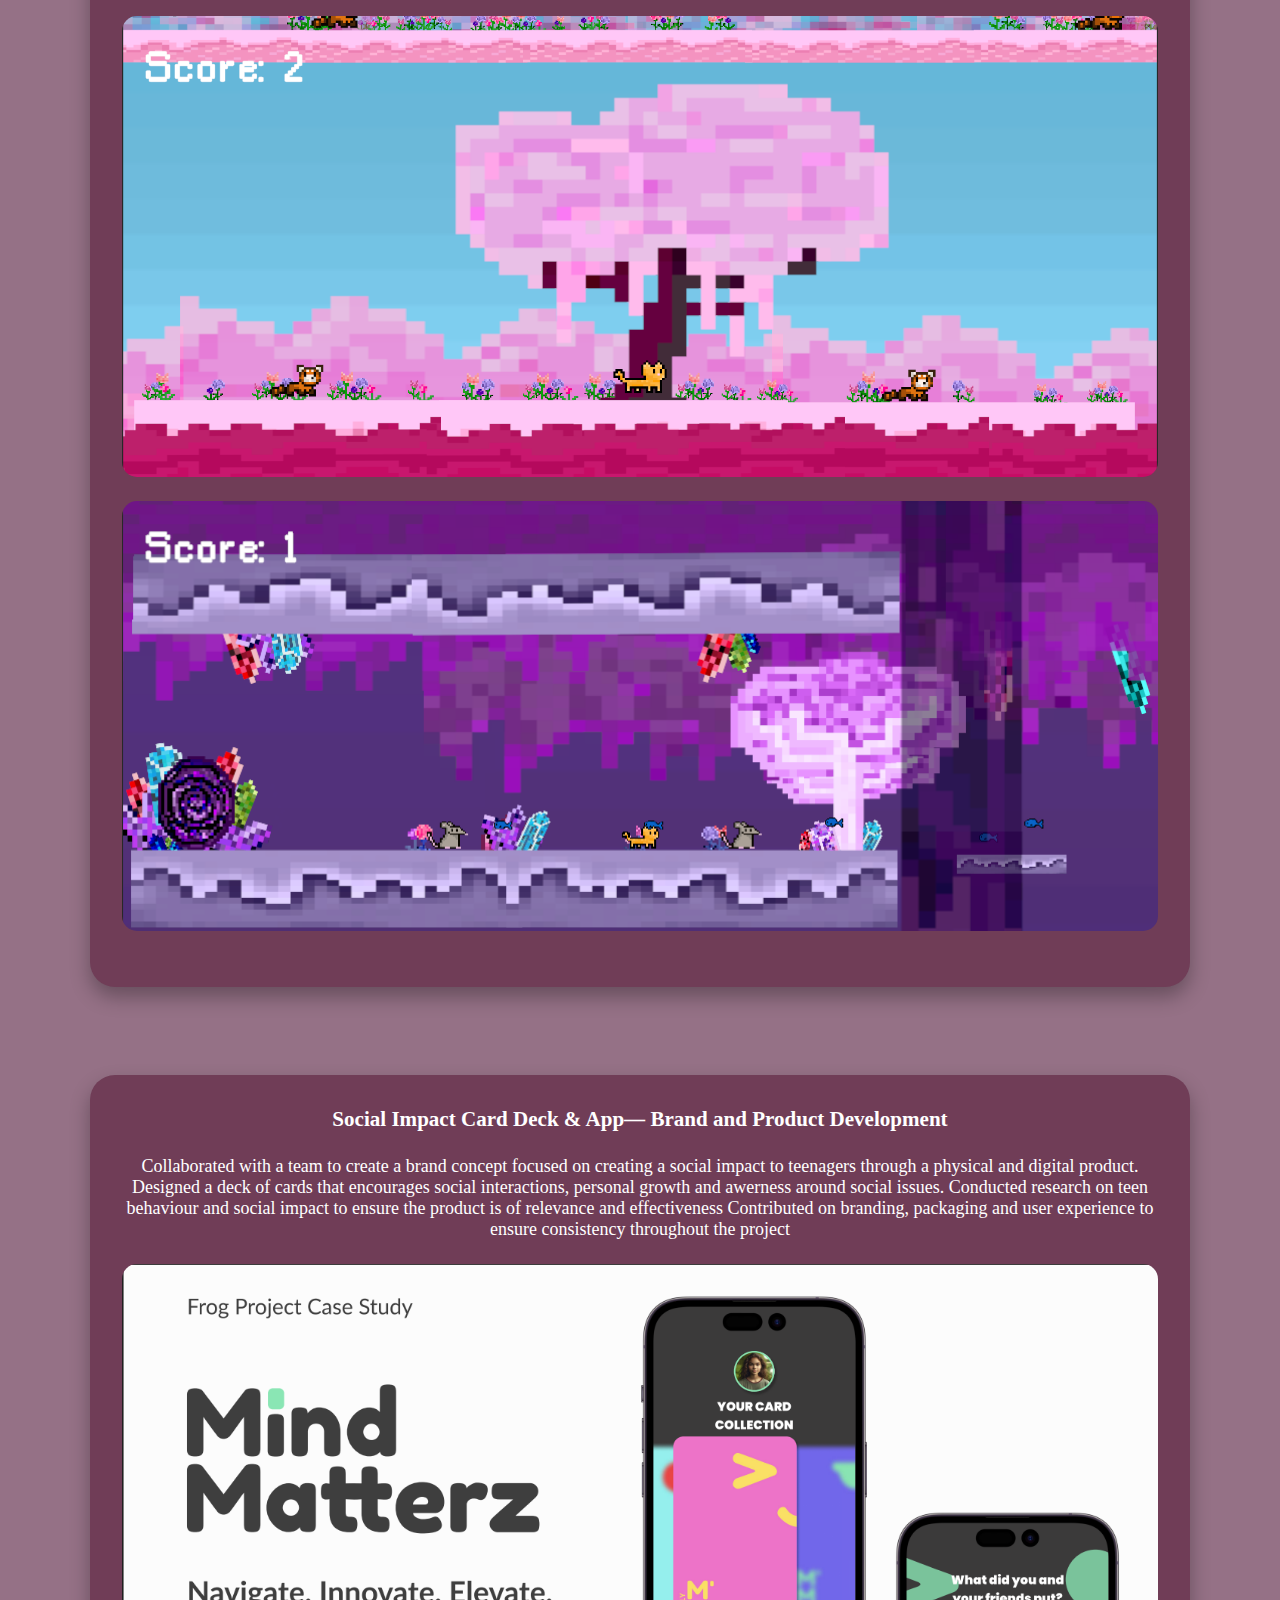
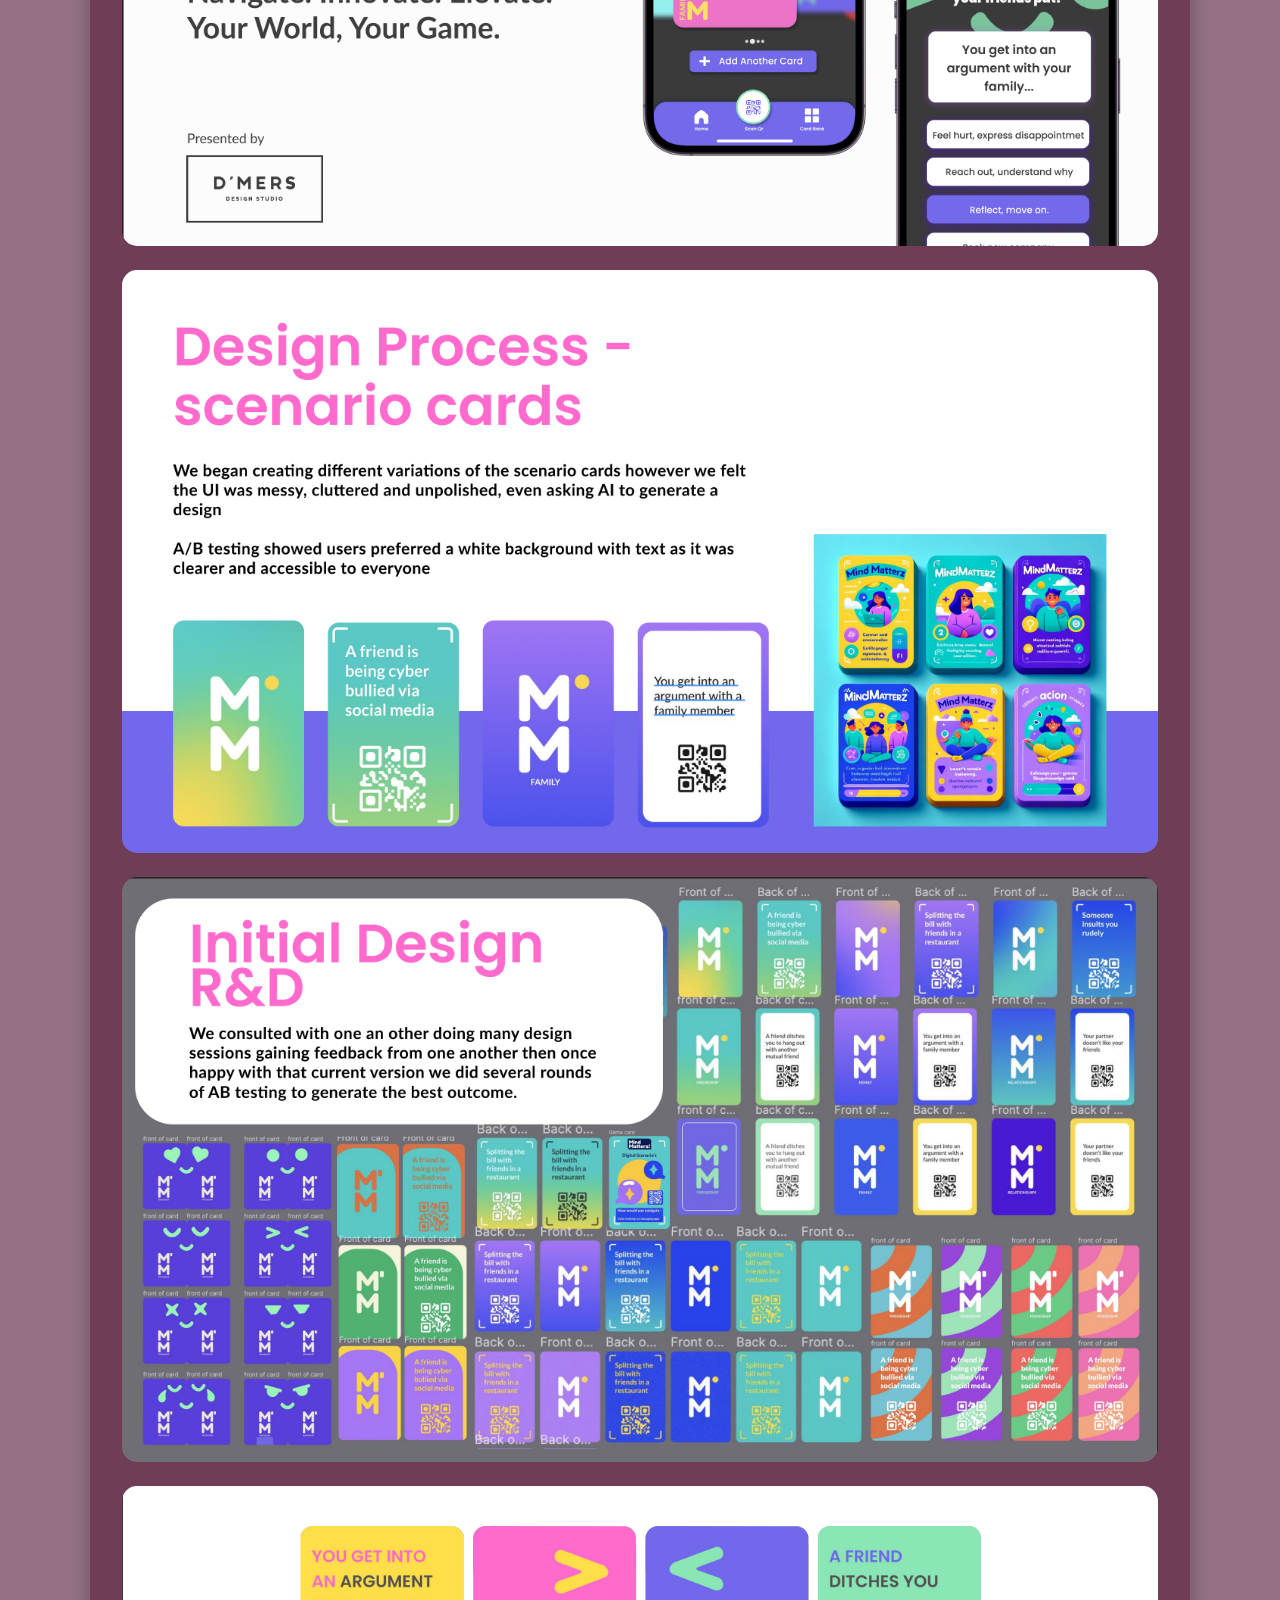
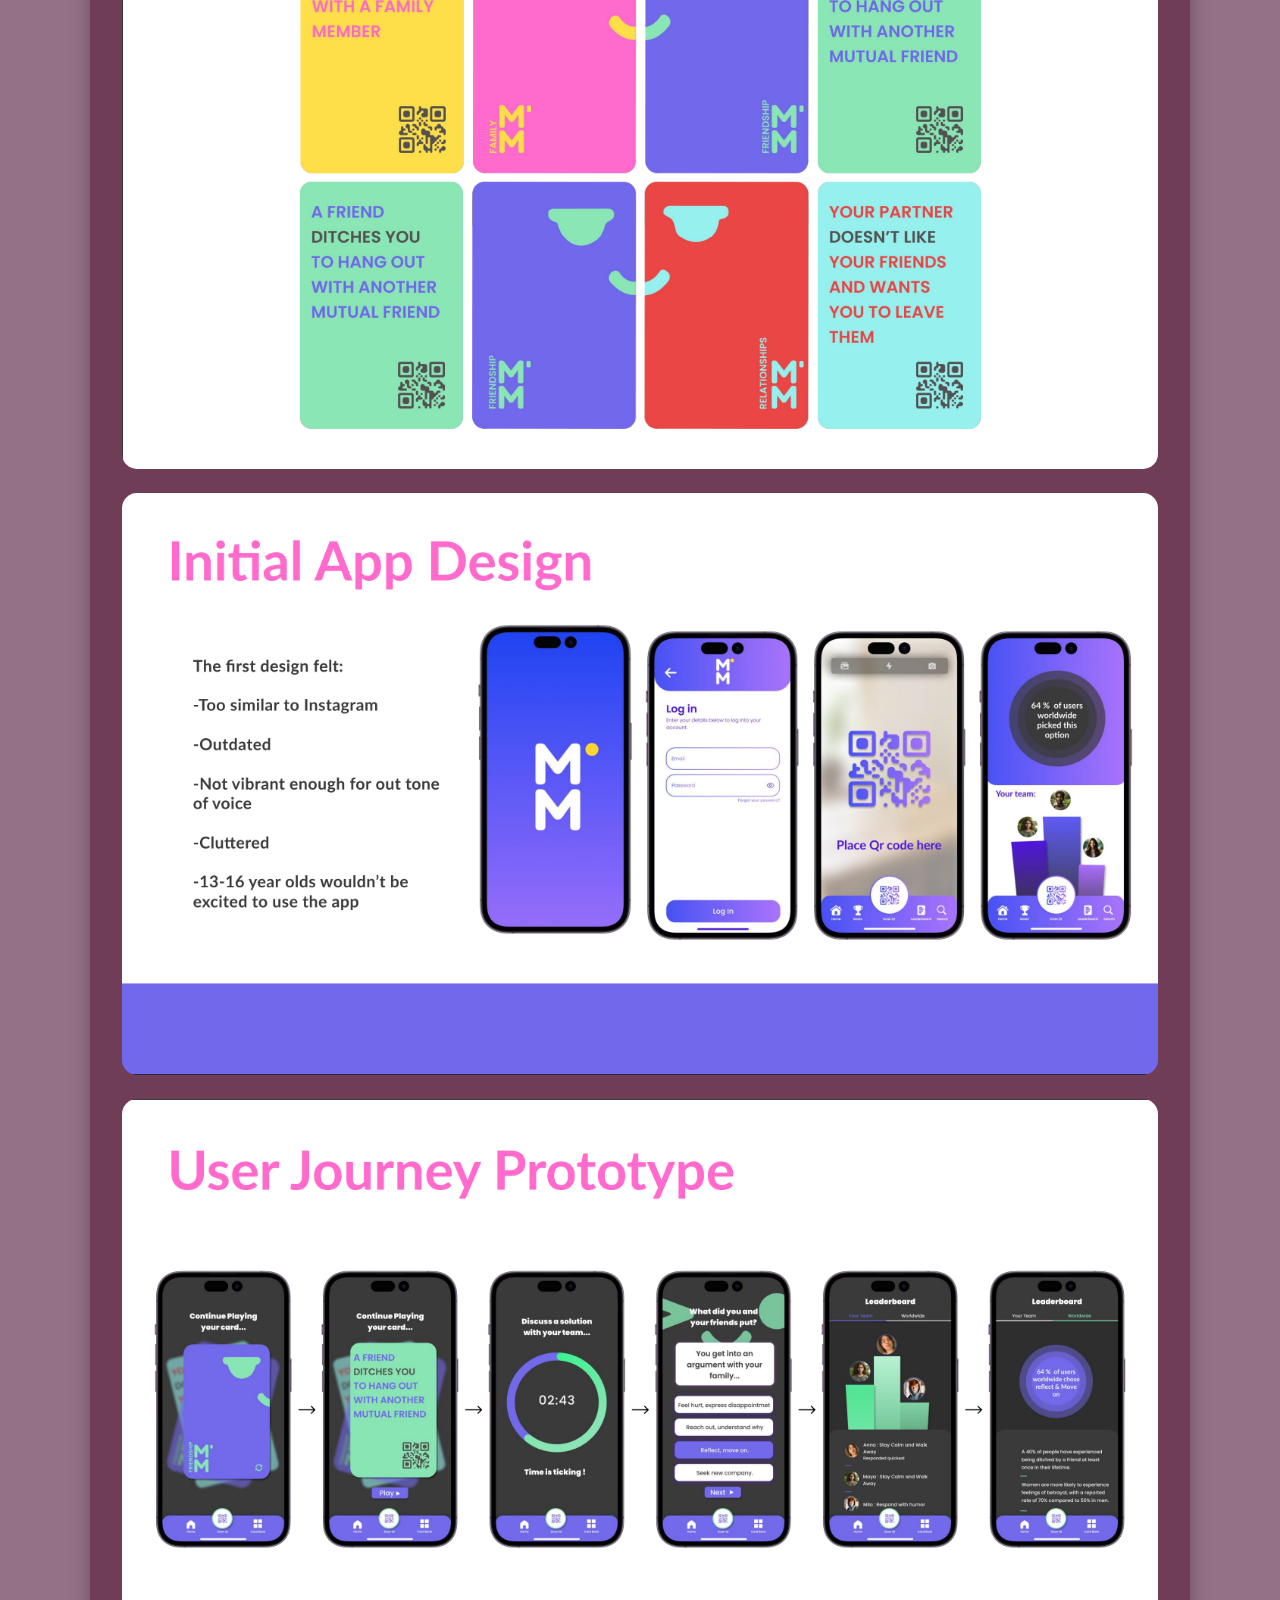
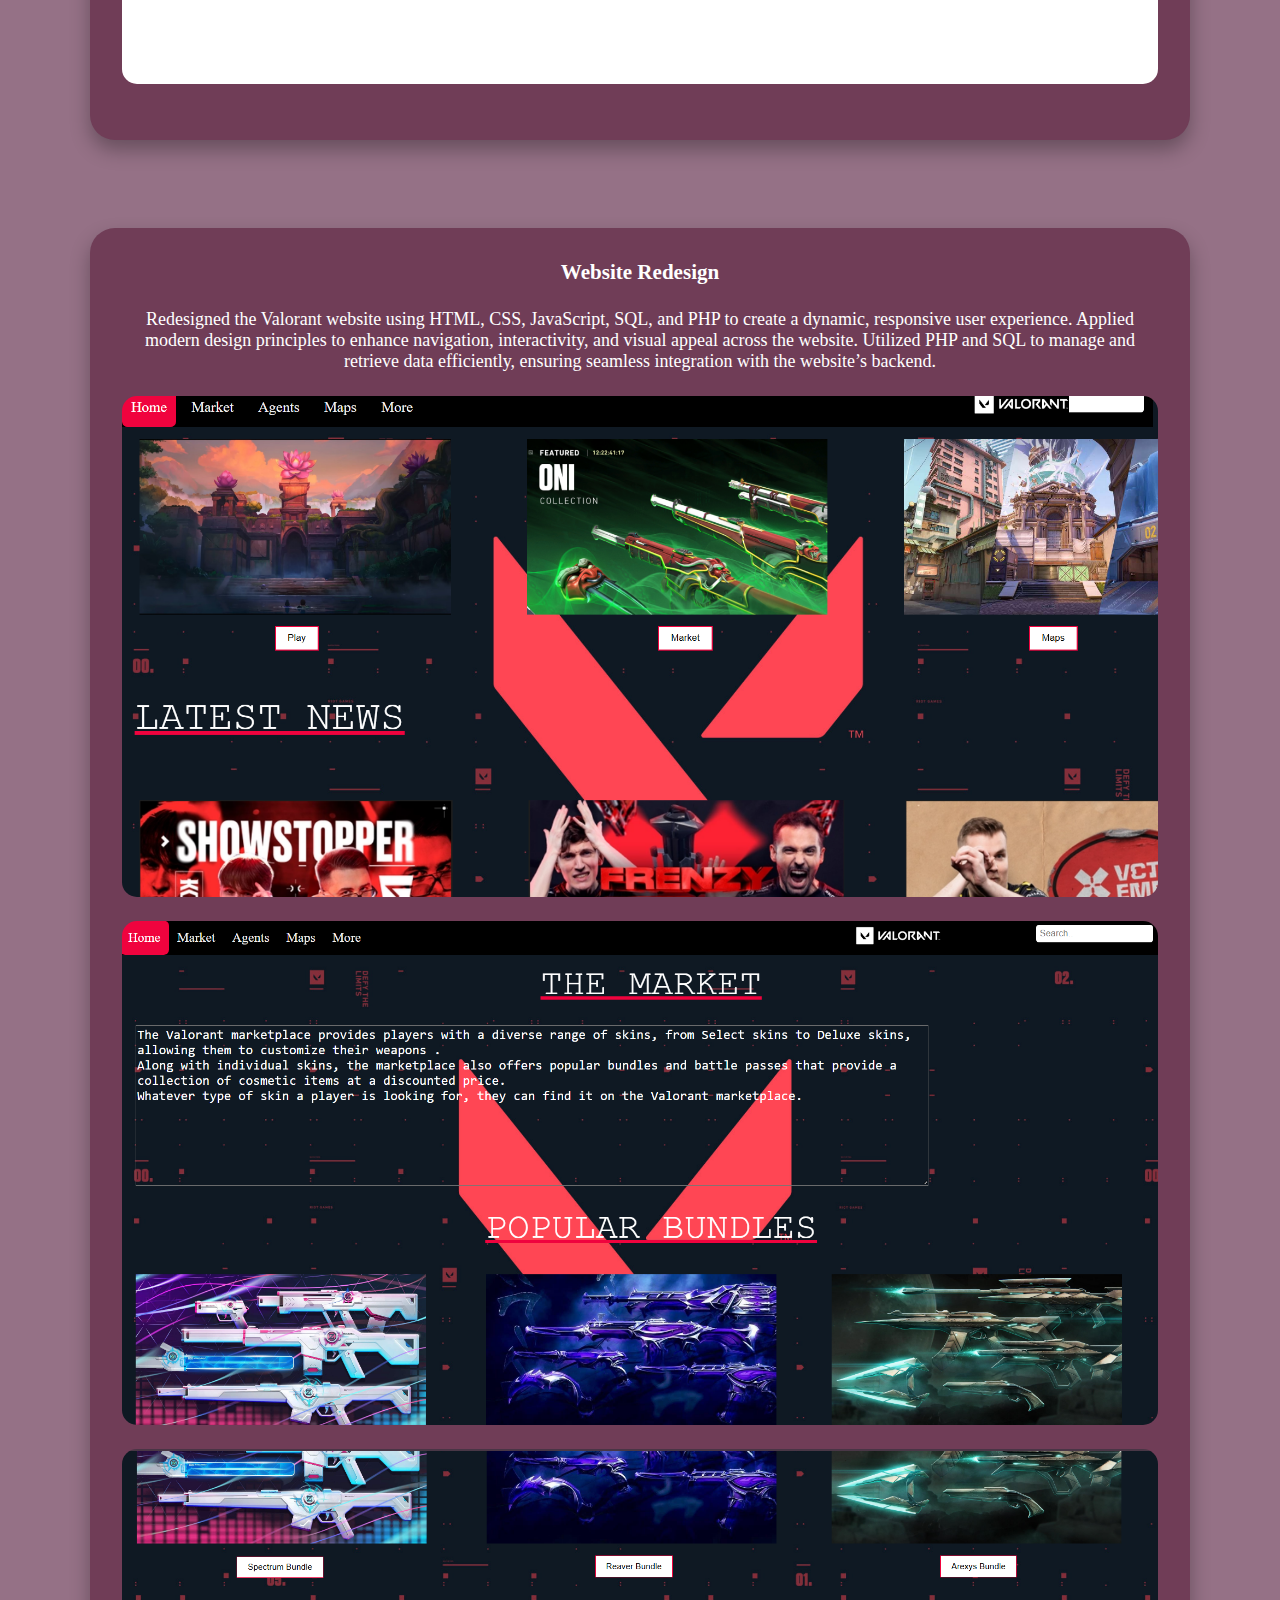
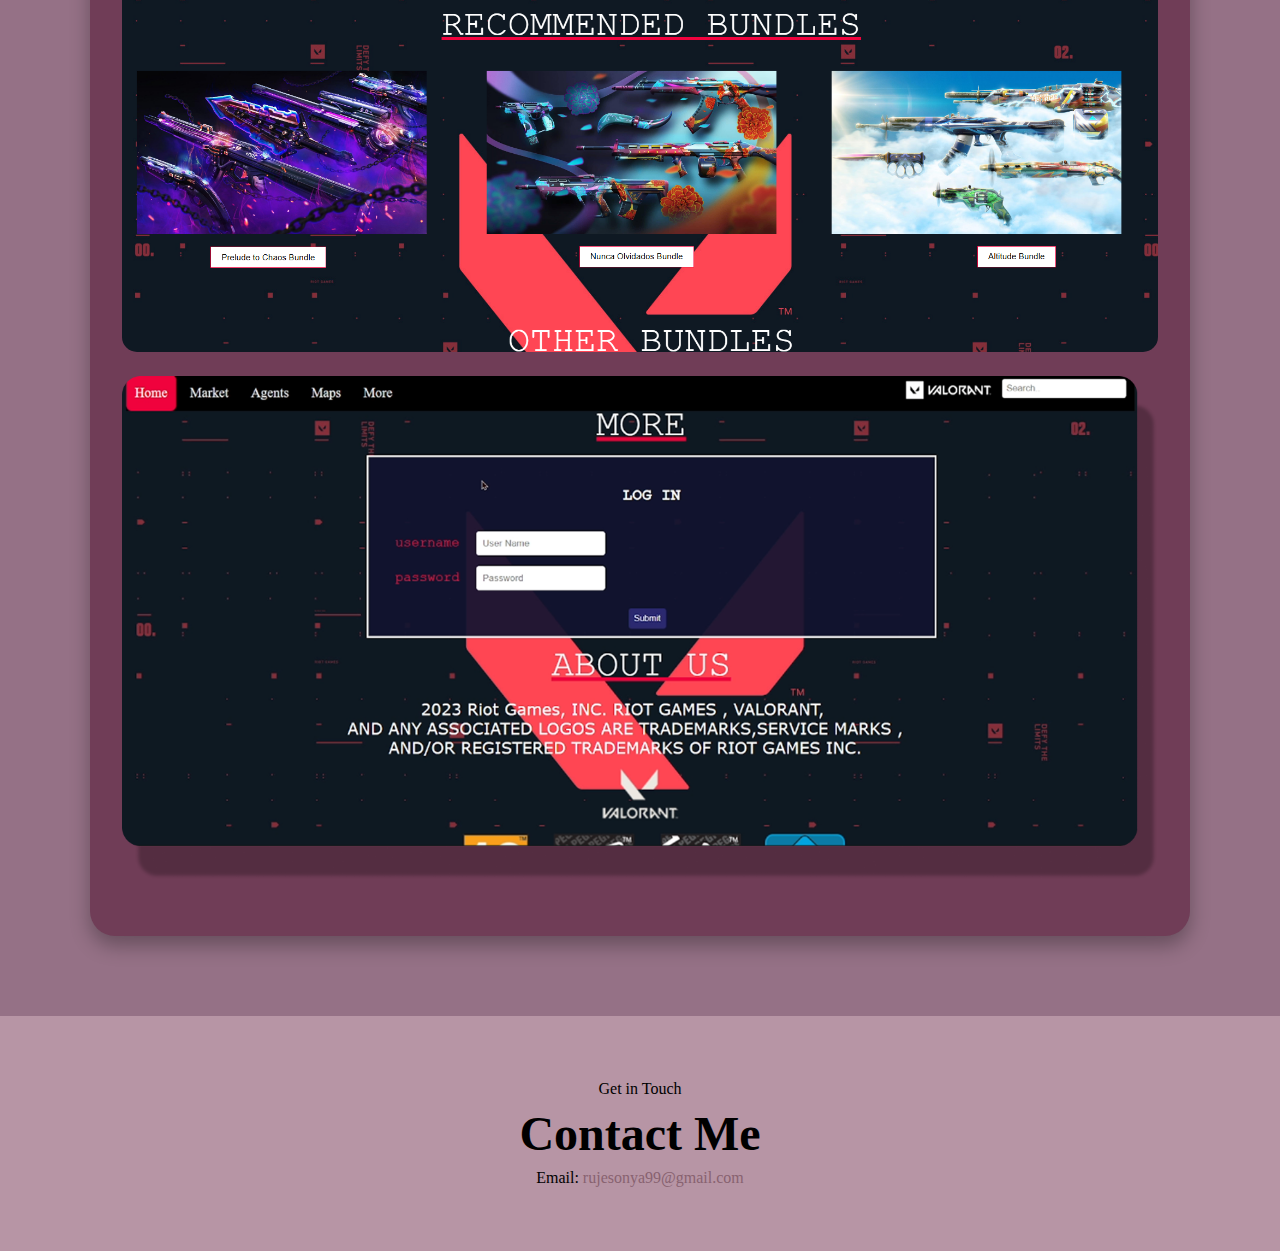
==== commit 3ae49ea0: "p" ====
--- a/index.html
+++ b/index.html
@@ -47,7 +47,7 @@
         <h1 class="title">About Me</h1>
         <div class="about-details-container">
             <div class="about-container">
-                <p>I'm a creative computing student from Romania with a strong interest in combining design and technology to create digital experiences. My work includes games, apps, website redesigns, and interactive projects, where I can focus on both the creative and technical aspects.</p>
+                <p>I'm a Creative Developer from Romania with a strong interest in combining design and technology to create digital experiences. My work includes games, apps, website redesigns, and interactive projects, where I can focus on both the creative and technical aspects.</p>
                     <p>Skilled in tools such as Unity, C#, and Figma, with a collaborative and adaptable approach to creative problem-solving. I am looking for new opportunities to apply my skills, continue learning, and contribute to innovative digital projects.</p>
                 <div class="details-container">
                     <h3>Experience</h3>
--- a/style.css
+++ b/style.css
@@ -1,5 +1,5 @@
 /* Font Import */
-@import url('https://fonts.googleapis.com/css2?family=Dancing+Script:wght@400;700&display=swap');
+@import url(https://fonts.google.com/share?selection.family=Dancing+Script:wght@400..700|Spectral:ital,wght@0,200;0,300;0,400;0,500;0,600;0,700;0,800;1,200;1,300;1,400;1,500;1,600;1,700;1,800|Underdog);
 
 /* Global Styles */
 * {
@@ -201,6 +201,7 @@
 .project-card h3,
 .project-card p {
   margin-bottom: 1.5rem;  
+ ;
 }
 
 /* Contact Section */
@@ -221,7 +222,7 @@
 }
 
 a {
-  color: #D9B8C4;
+  color: #886270;
   text-decoration: none;
 }
 
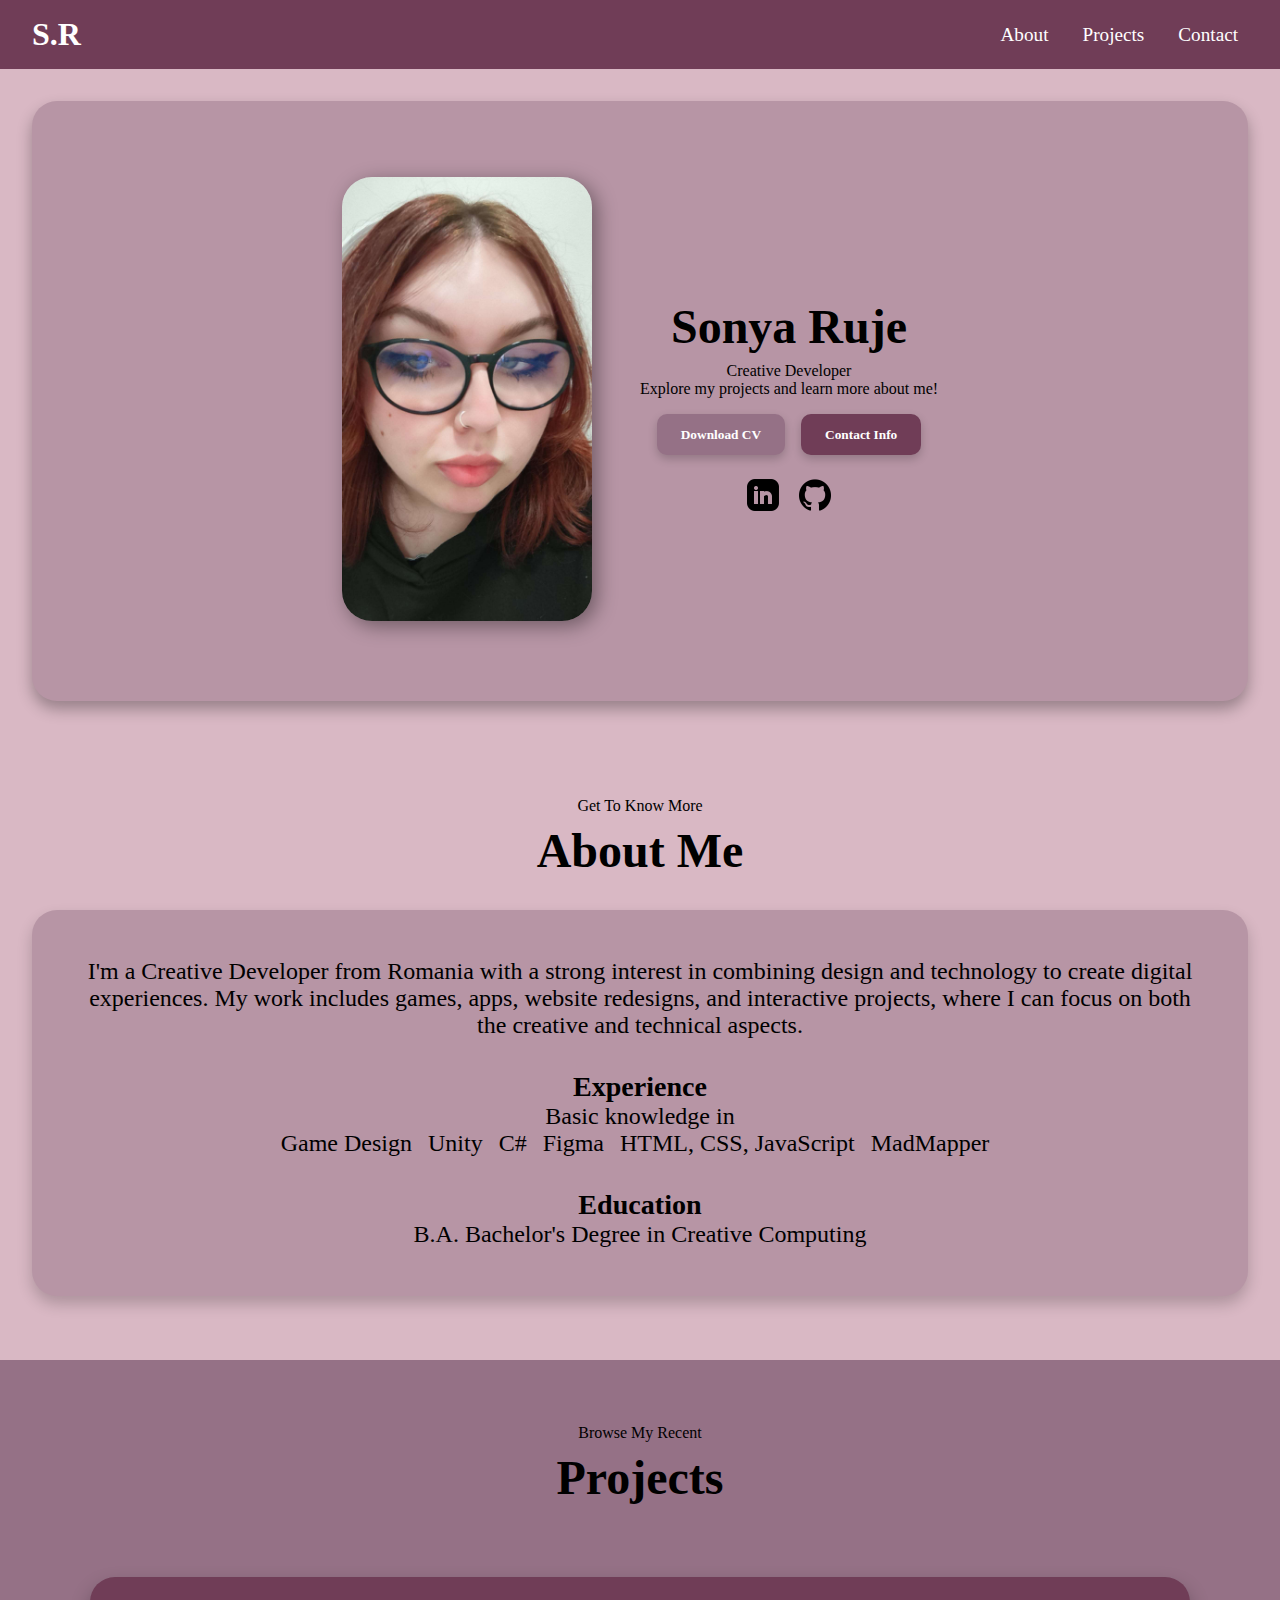
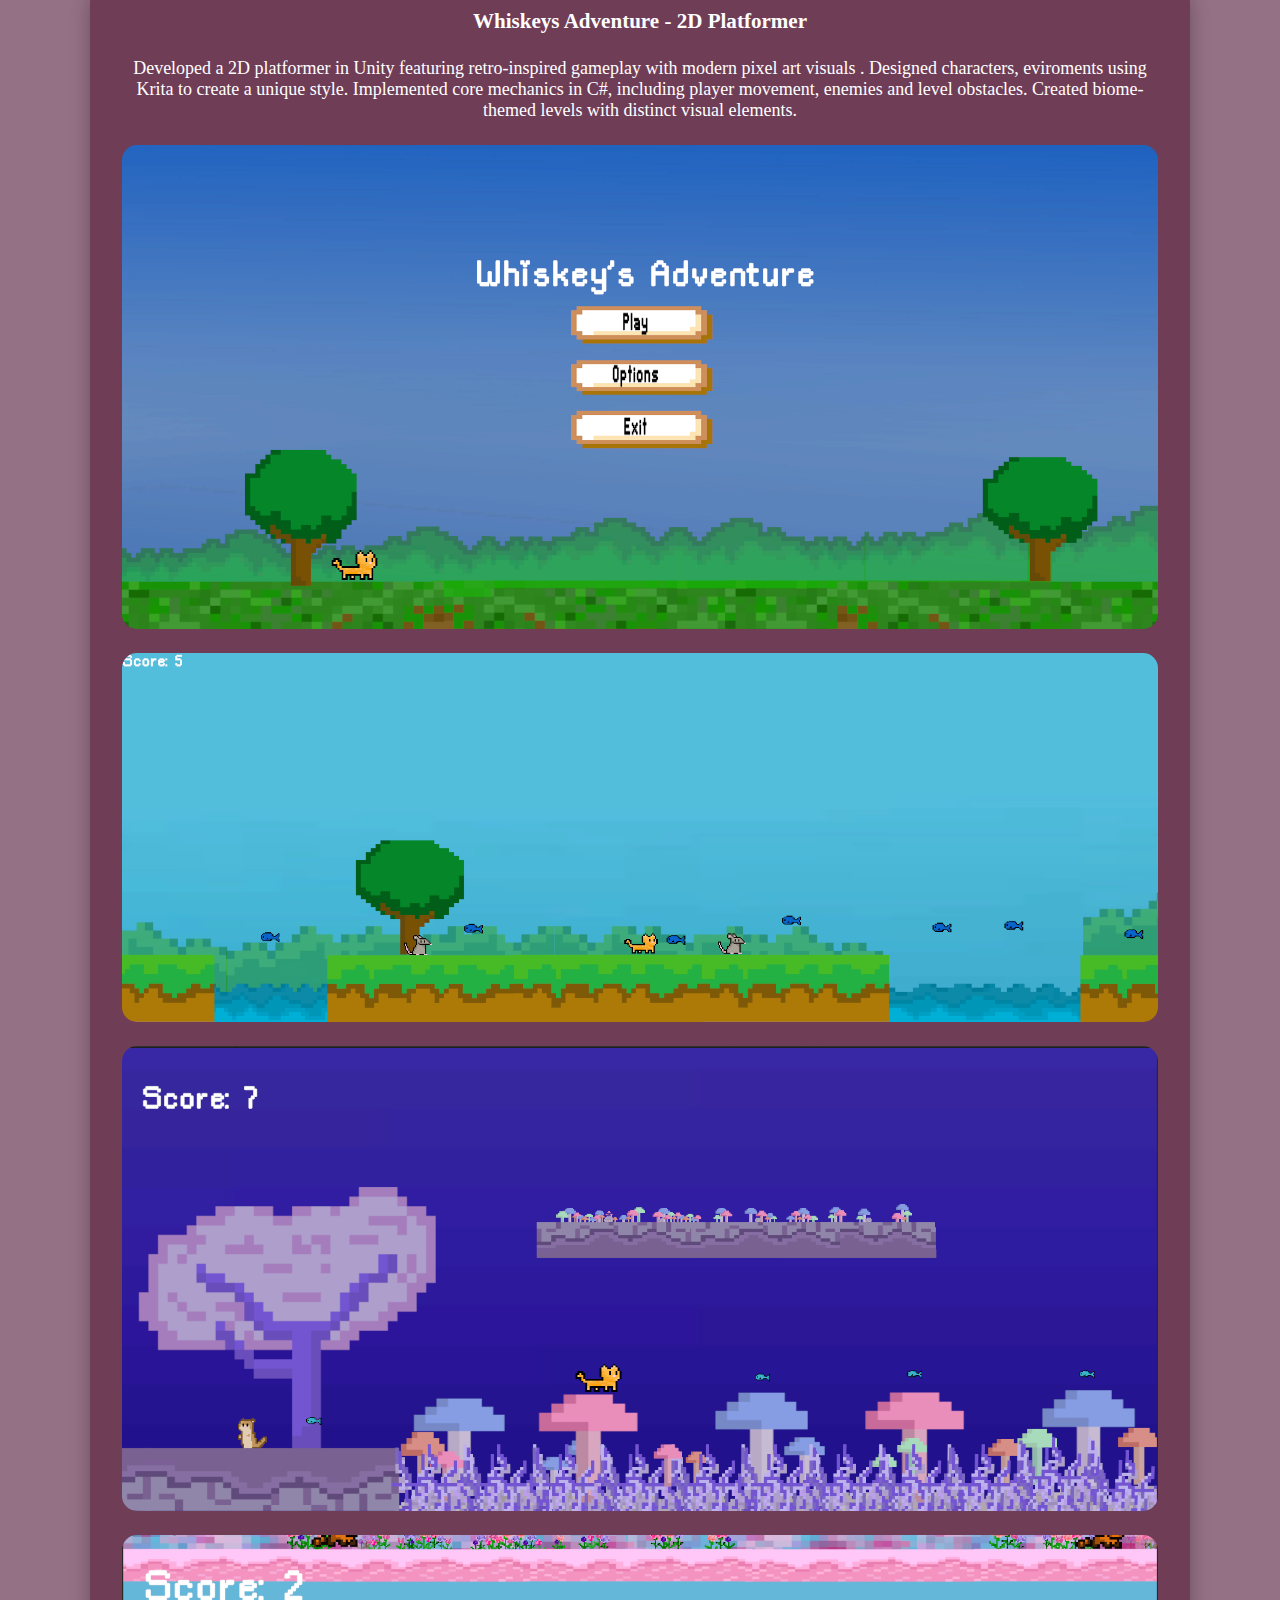
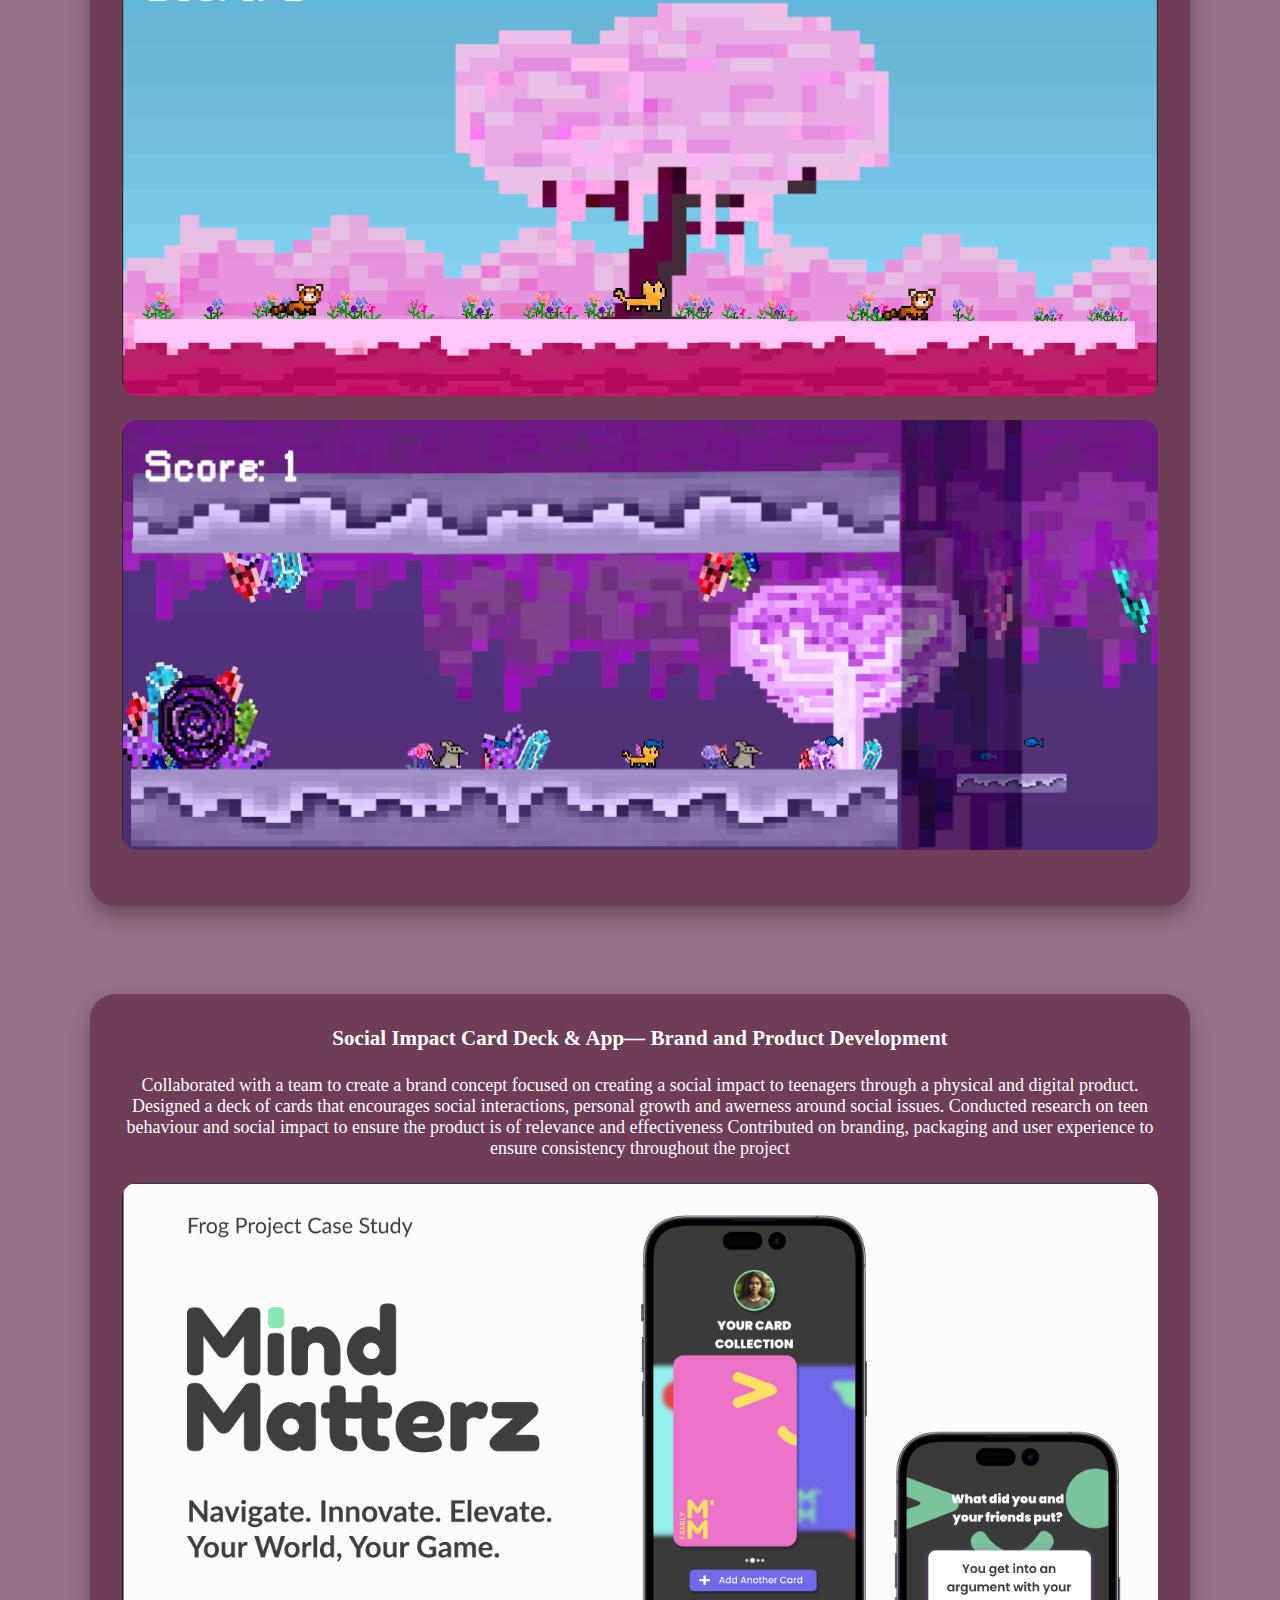
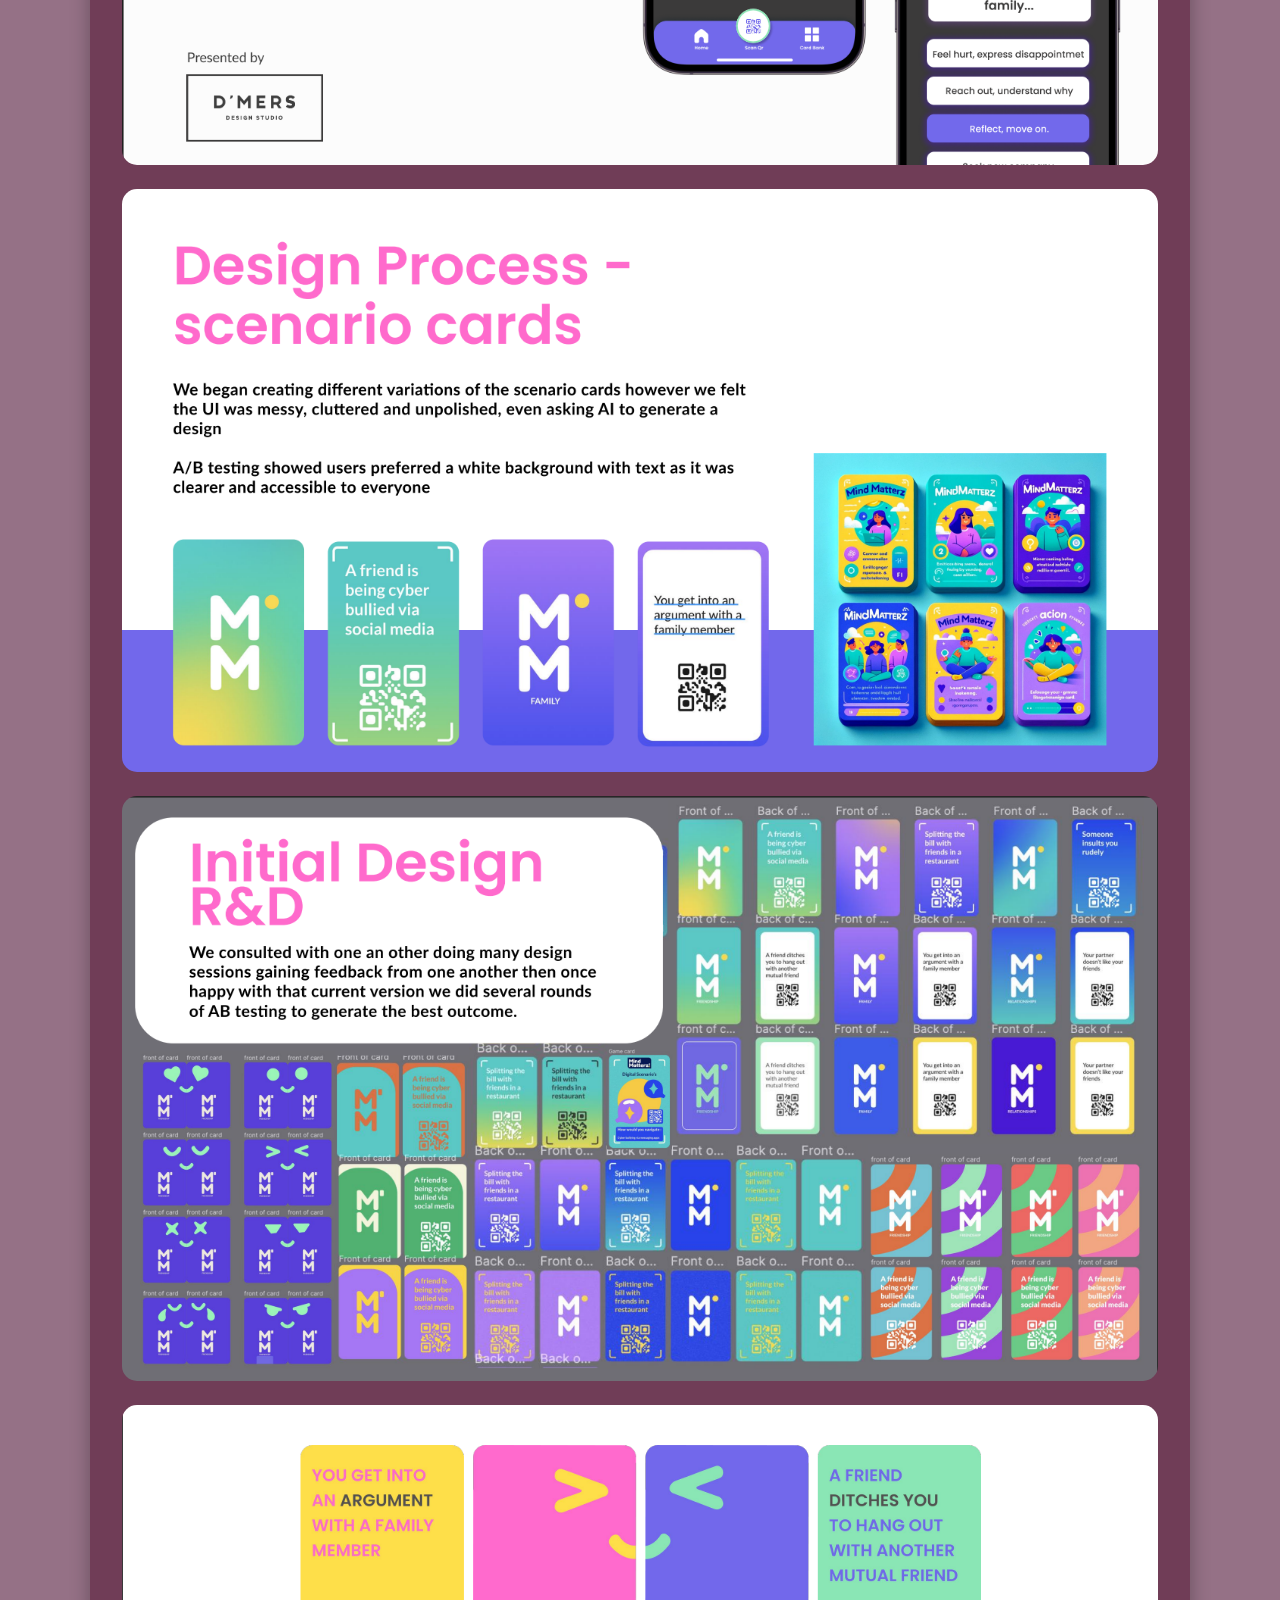
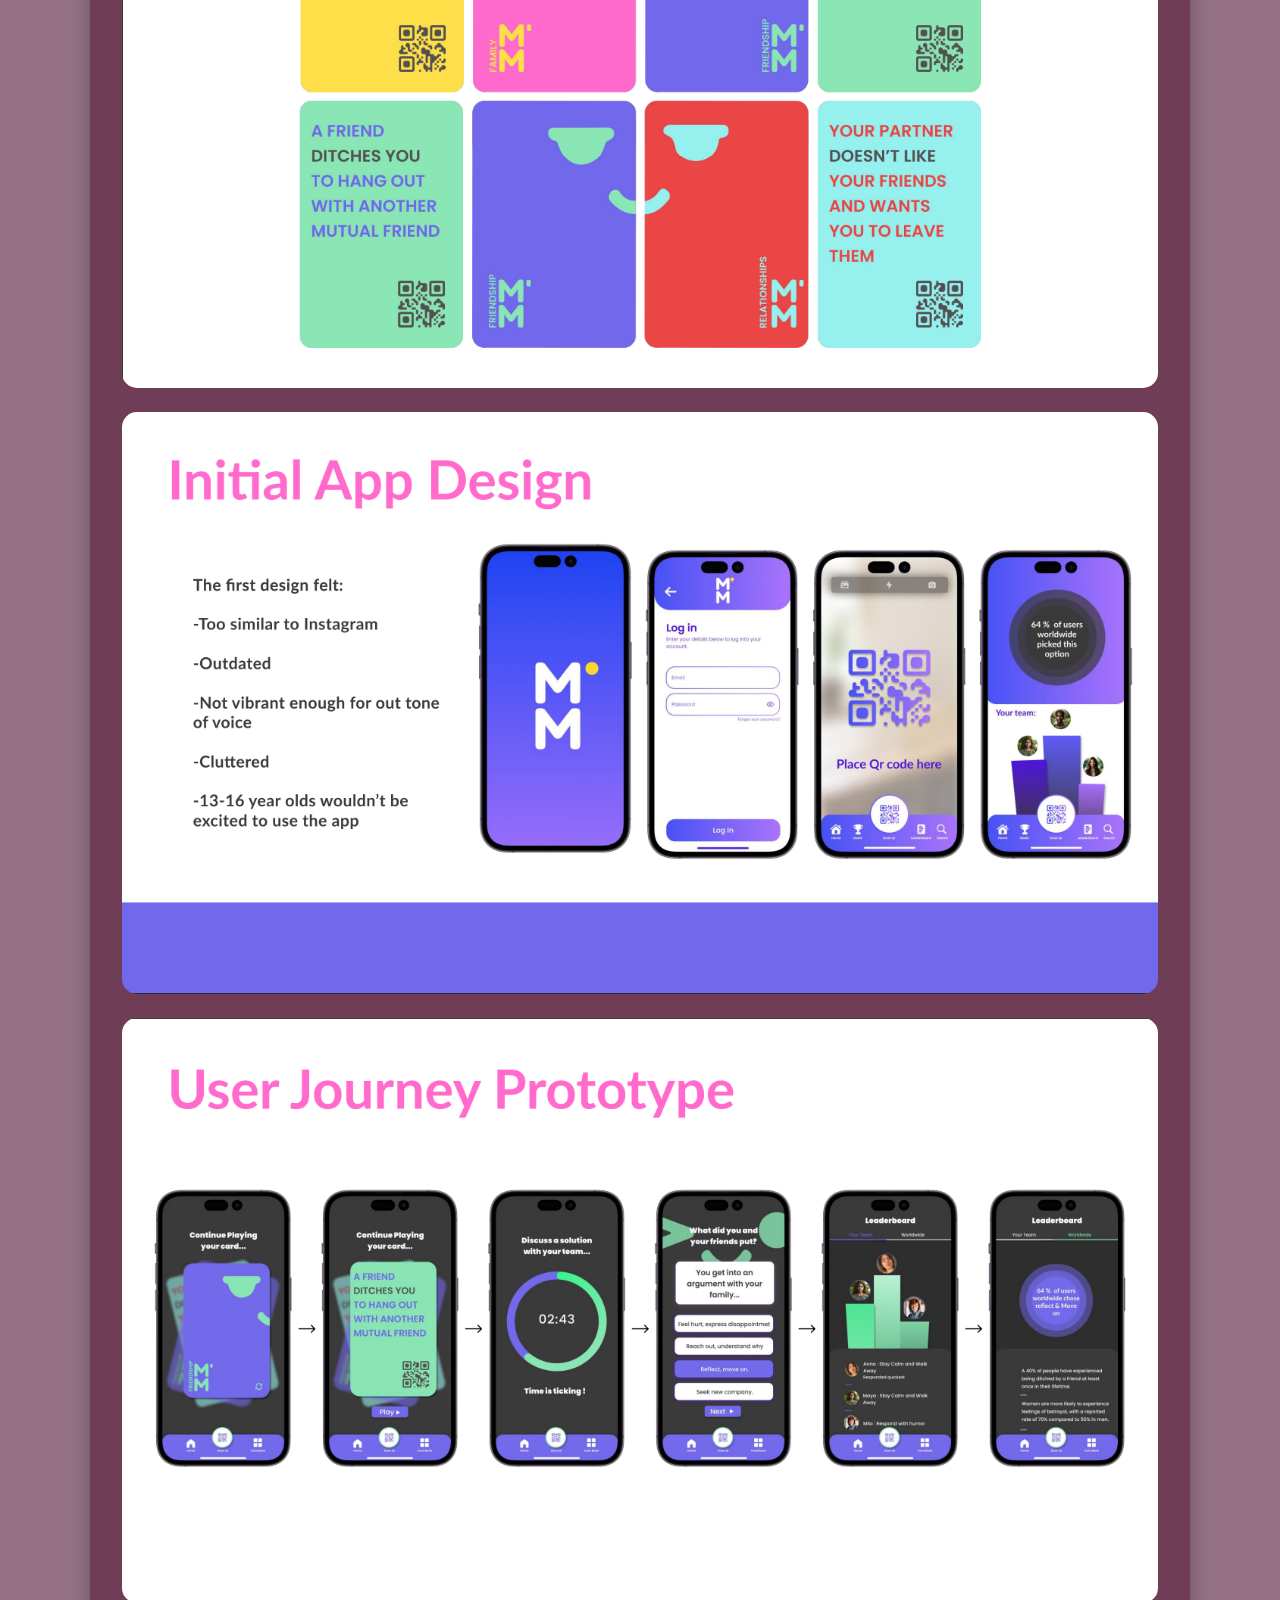
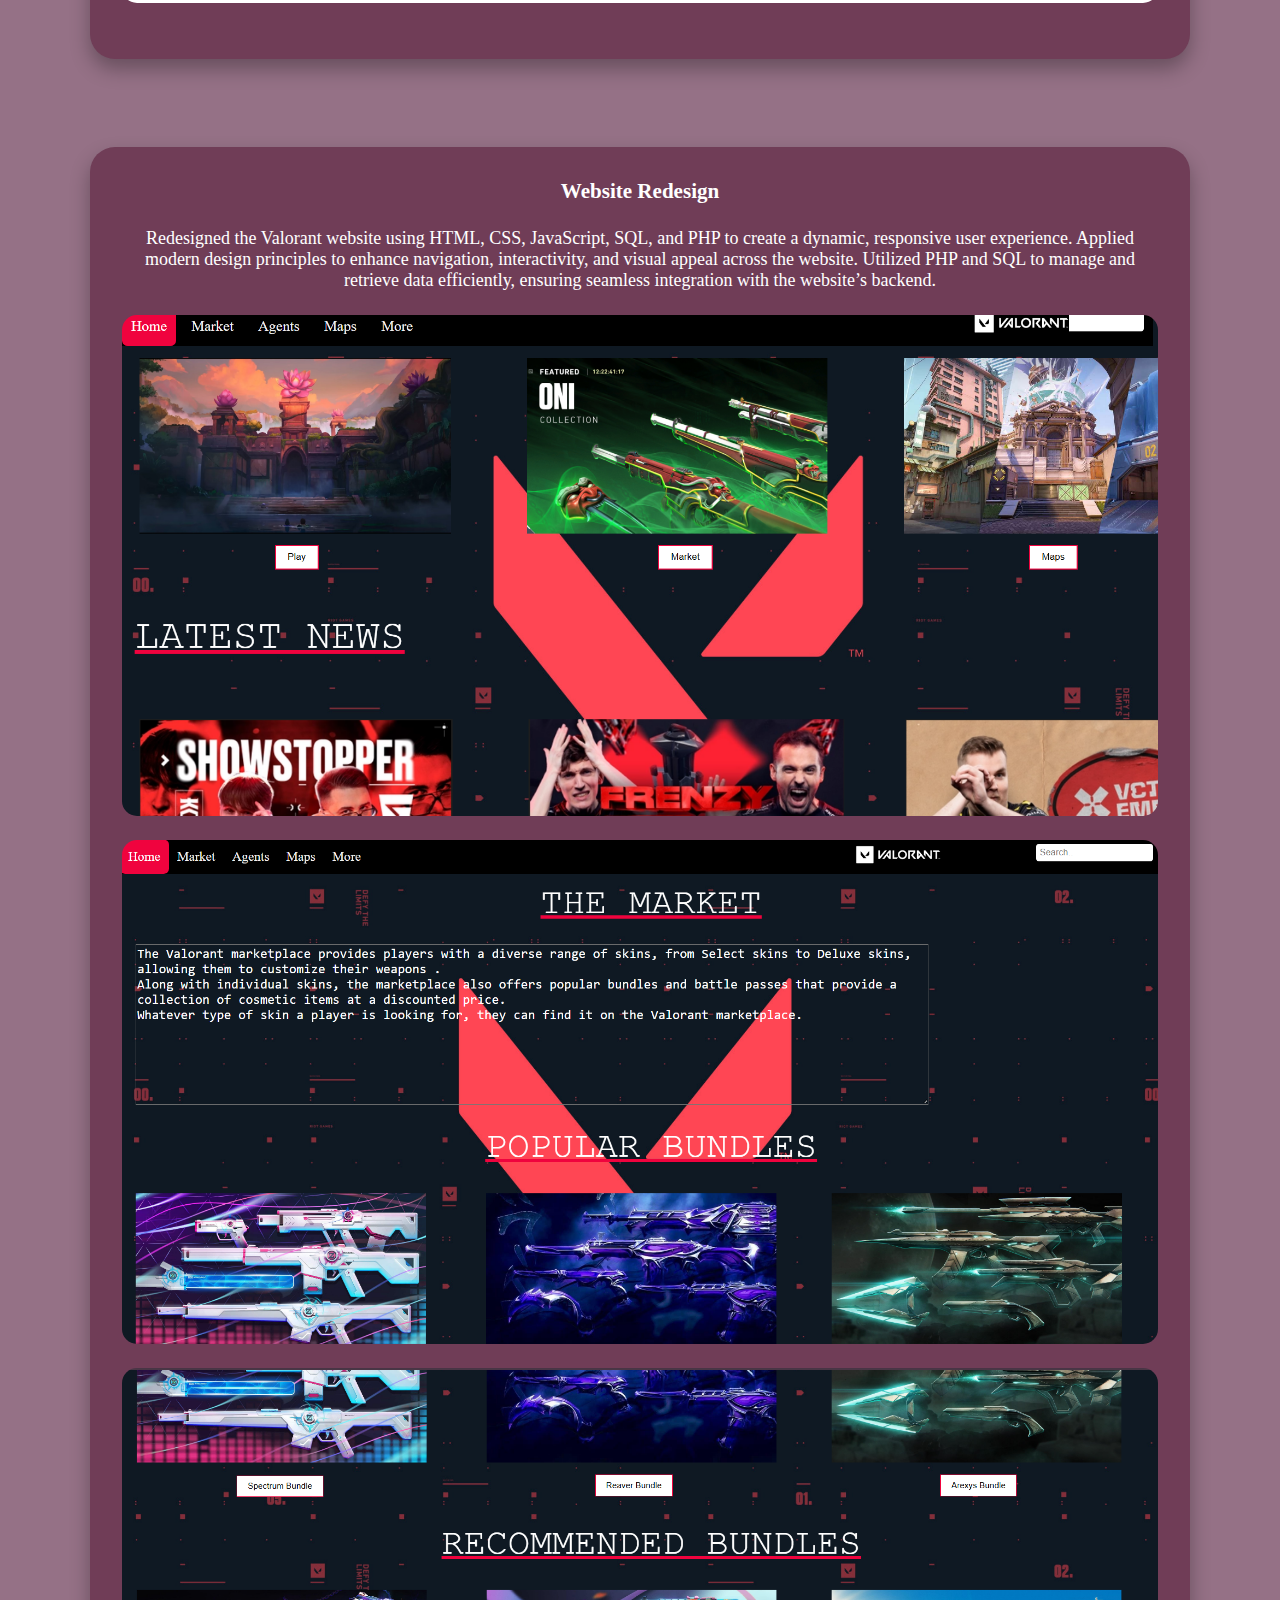
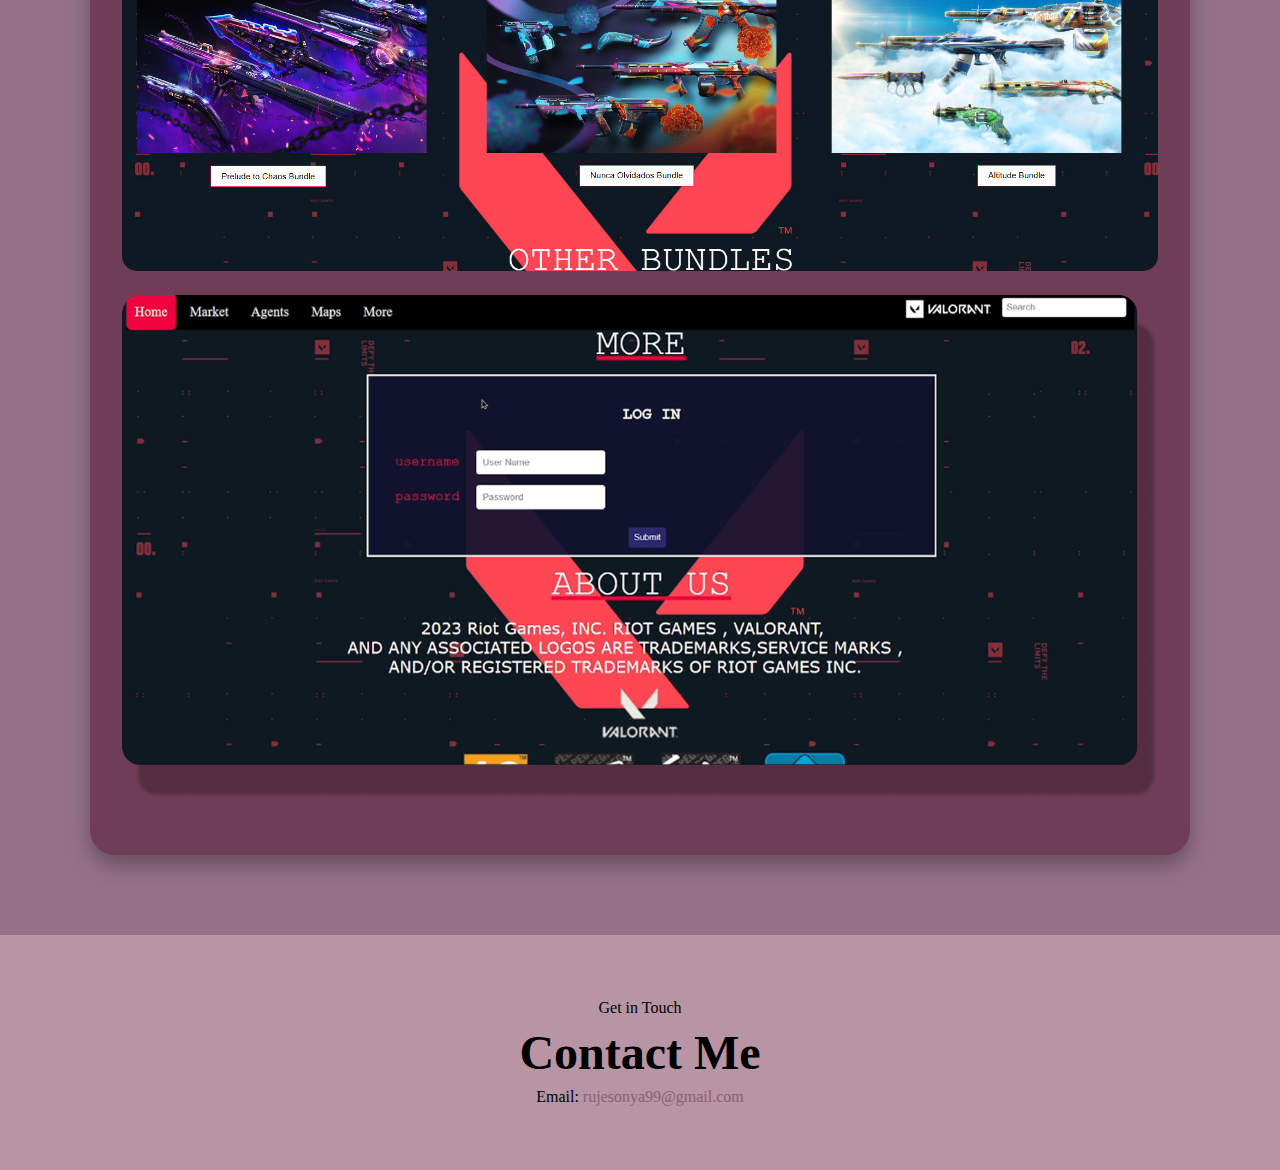
==== commit b2294055: "p" ====
--- a/index.html
+++ b/index.html
@@ -27,9 +27,10 @@
             <img src="./assets/ProfilePic.png" alt="Profile Pic"/>
         </div>
         <div class="section_text">
-            <p class="section_text_p1">Hello, I'm</p>
-            <h1 class="title">Sonya Ruje</h1>
+       
+              <h1 class="title">Sonya Ruje</h1>
             <p class="section_text_p2">Creative Developer</p>
+                <p>Explore my projects and learn more about me!</p>
             <div class="btn-container">
                 <button class="btn btn-color-2" onclick="window.open('assets/SonyaRuje.pdf')">Download CV</button>
                 <button class="btn btn-color-1" onclick="location.href='#contact'">Contact Info</button>
@@ -48,7 +49,7 @@
         <div class="about-details-container">
             <div class="about-container">
                 <p>I'm a Creative Developer from Romania with a strong interest in combining design and technology to create digital experiences. My work includes games, apps, website redesigns, and interactive projects, where I can focus on both the creative and technical aspects.</p>
-                    <p>Skilled in tools such as Unity, C#, and Figma, with a collaborative and adaptable approach to creative problem-solving. I am looking for new opportunities to apply my skills, continue learning, and contribute to innovative digital projects.</p>
+                    <p></p>
                 <div class="details-container">
                     <h3>Experience</h3>
                     <p>Basic knowledge in<p>
@@ -114,9 +115,7 @@
                                          <img src="assets/val3.png"  class="project-img"/>
                                             <img src="assets/val4.png" class="project-img"/>
                 
-            </div>
-
-             
+            </div>      
         </div>
     </section>
     <!-- Contact Section -->
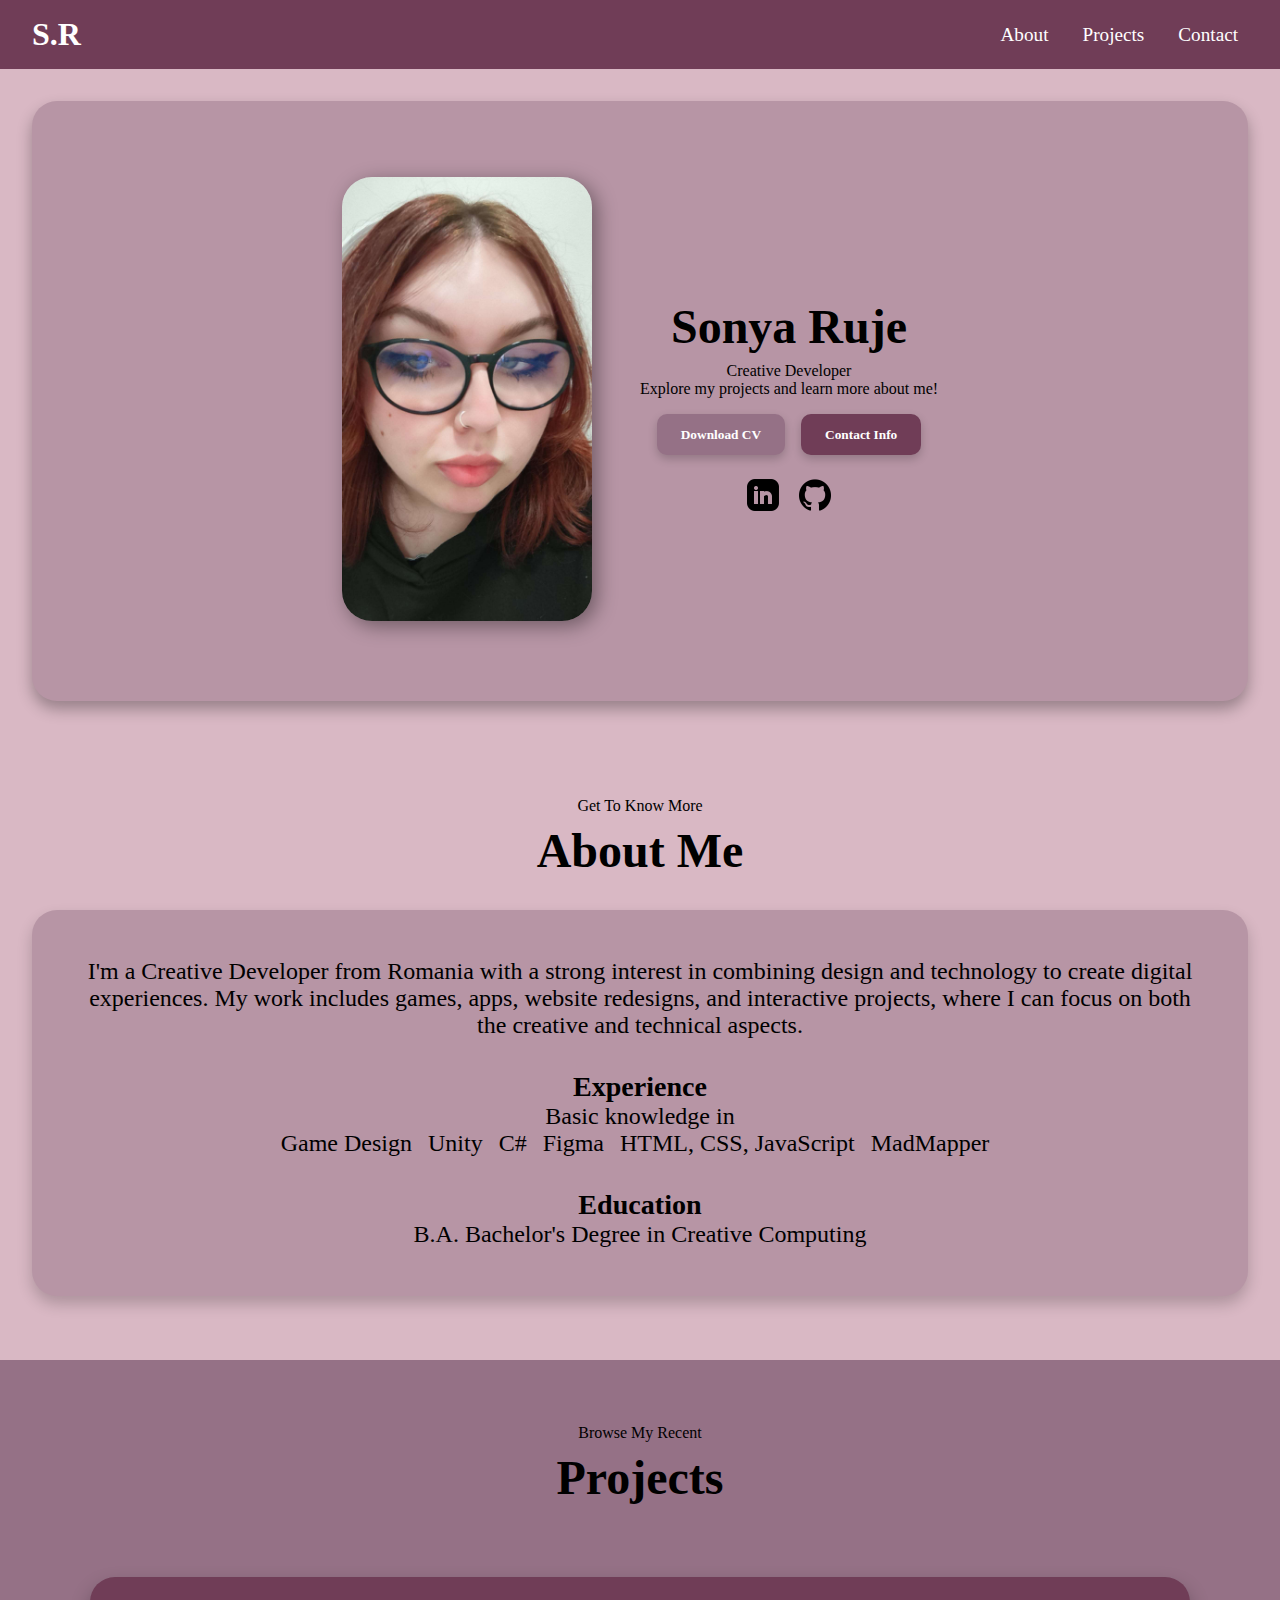
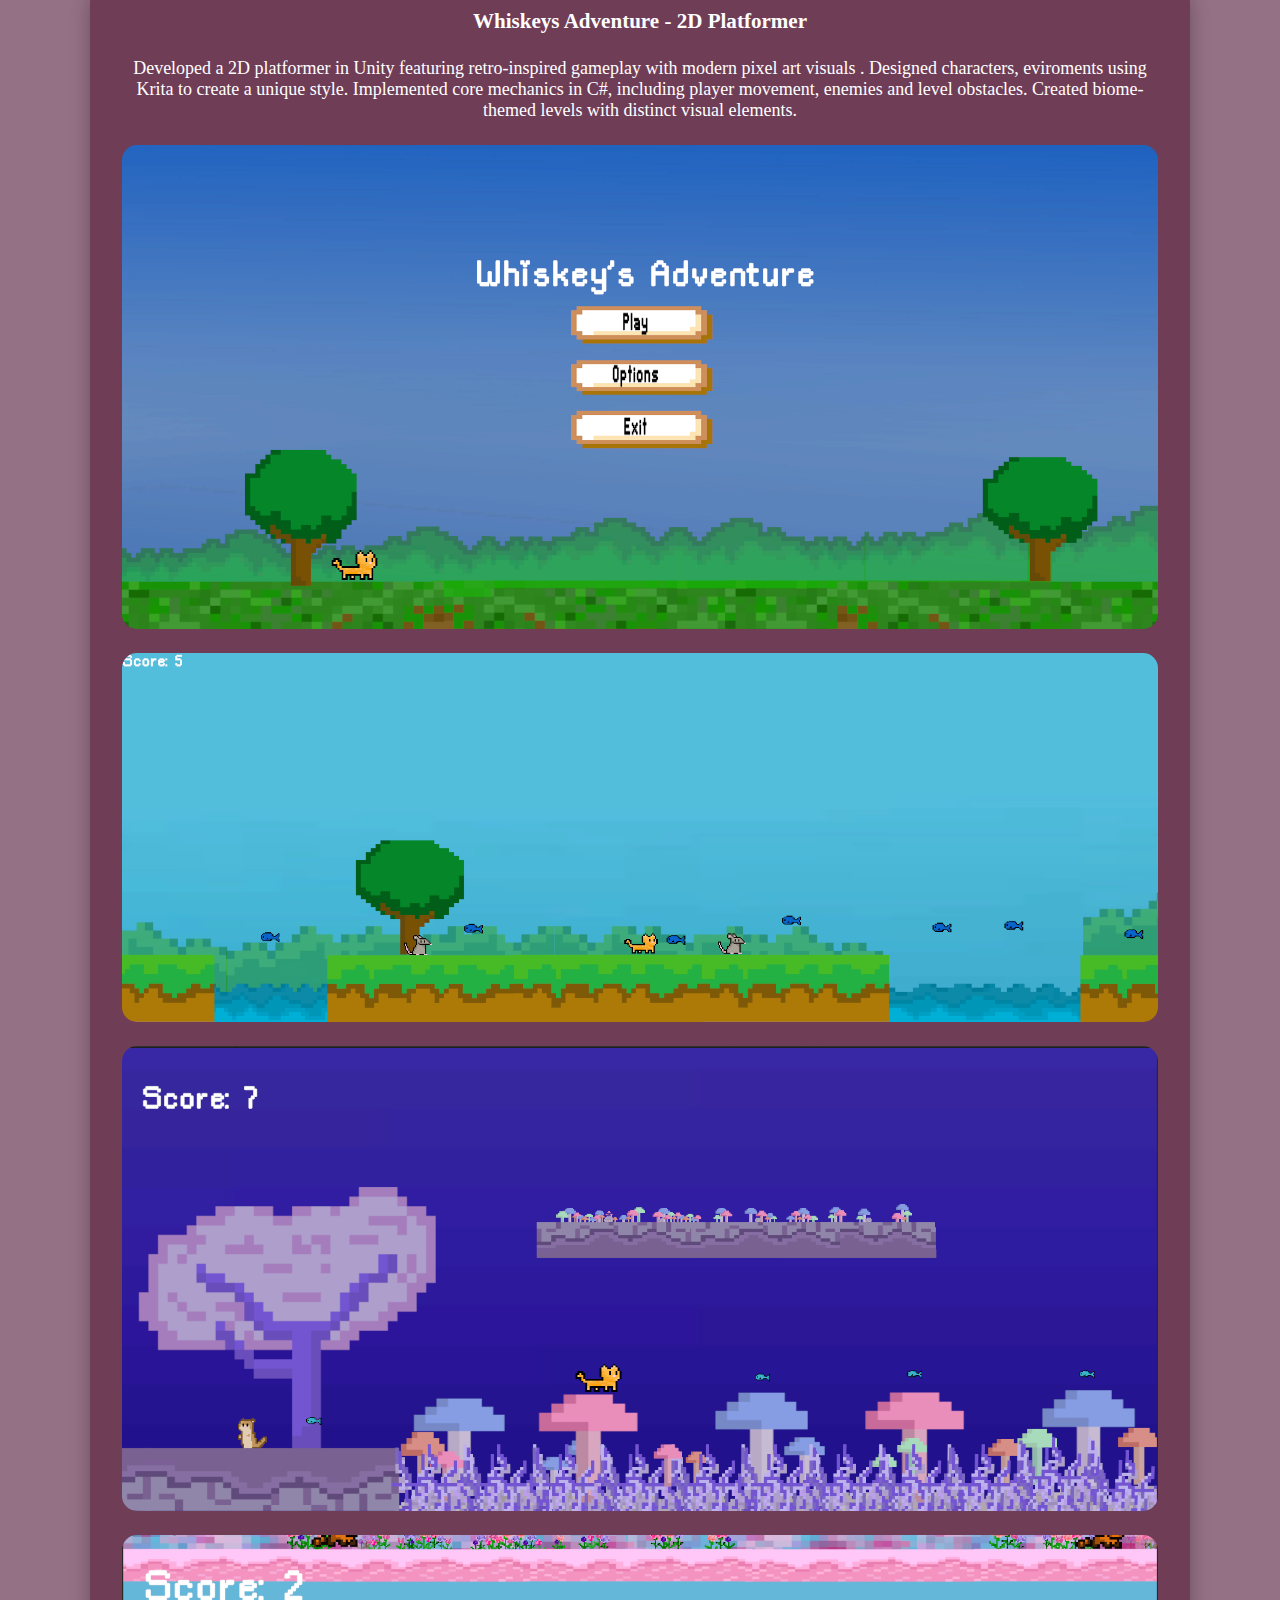
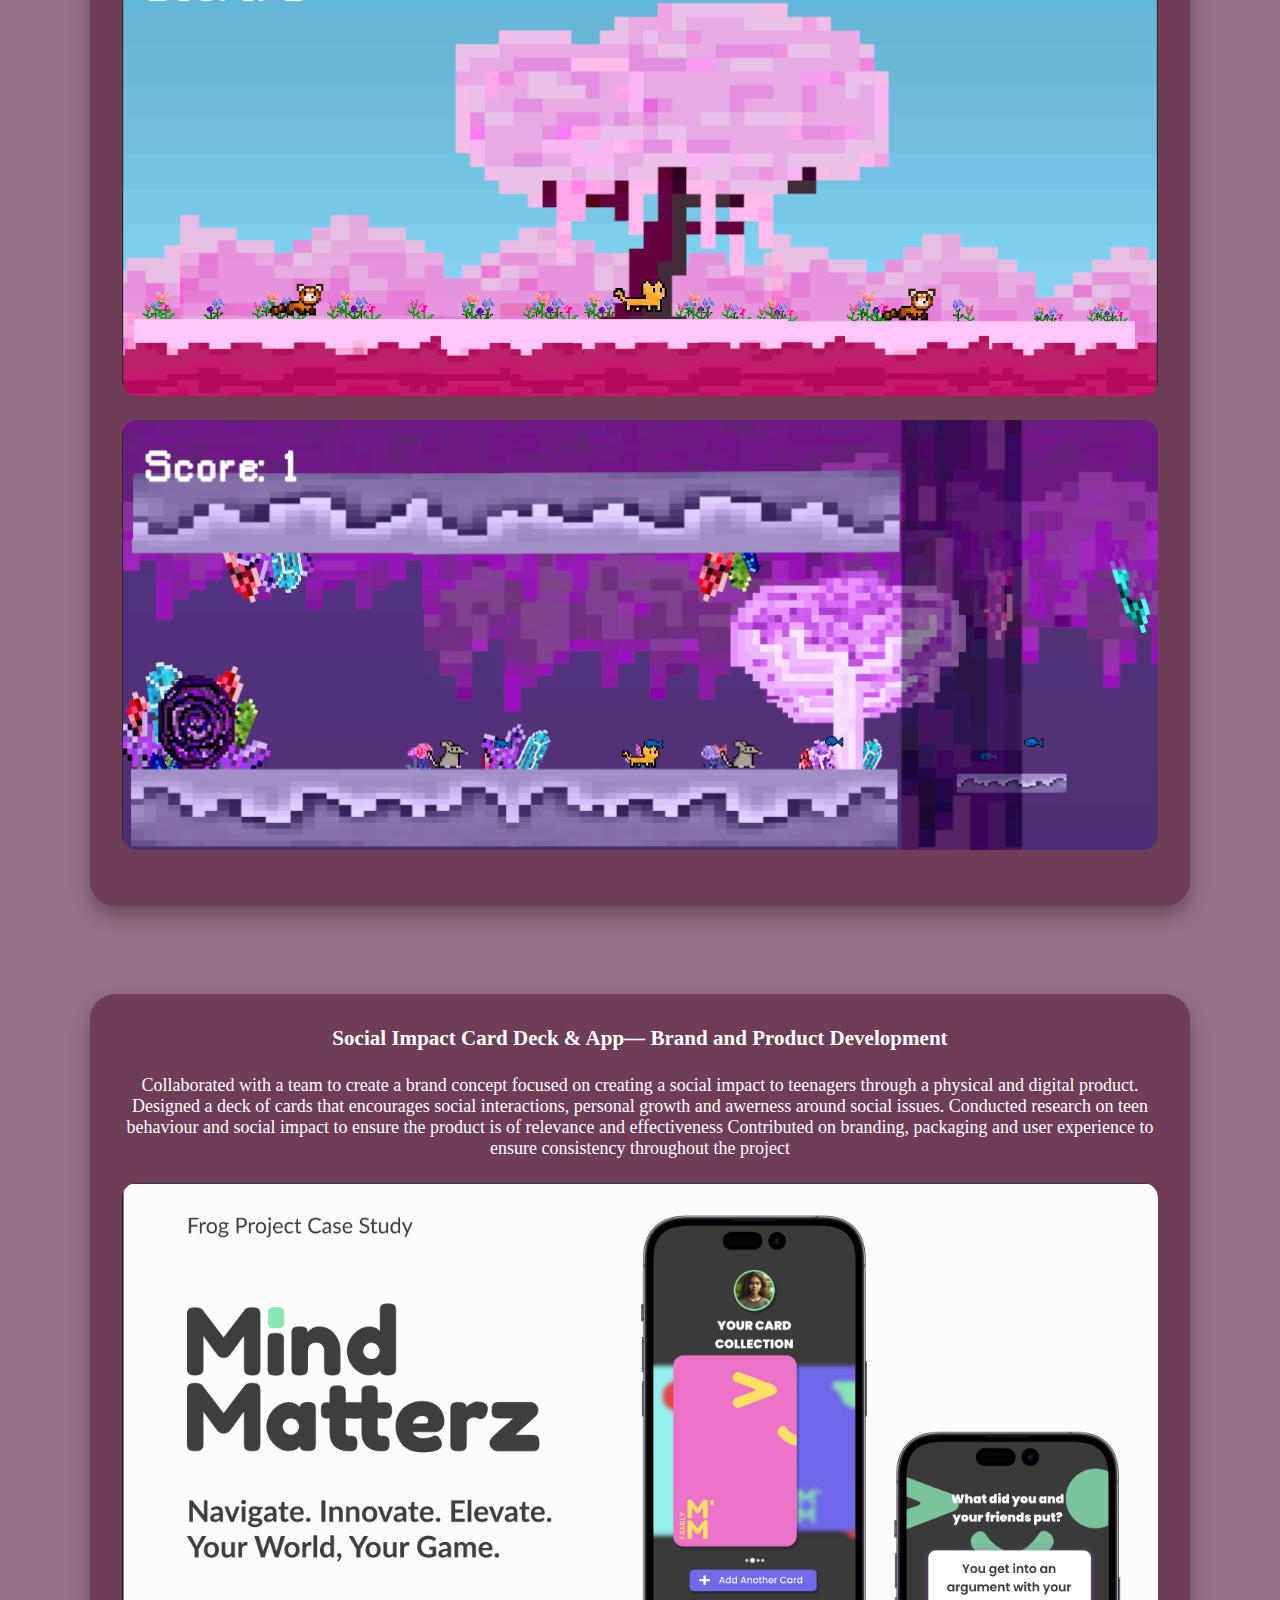
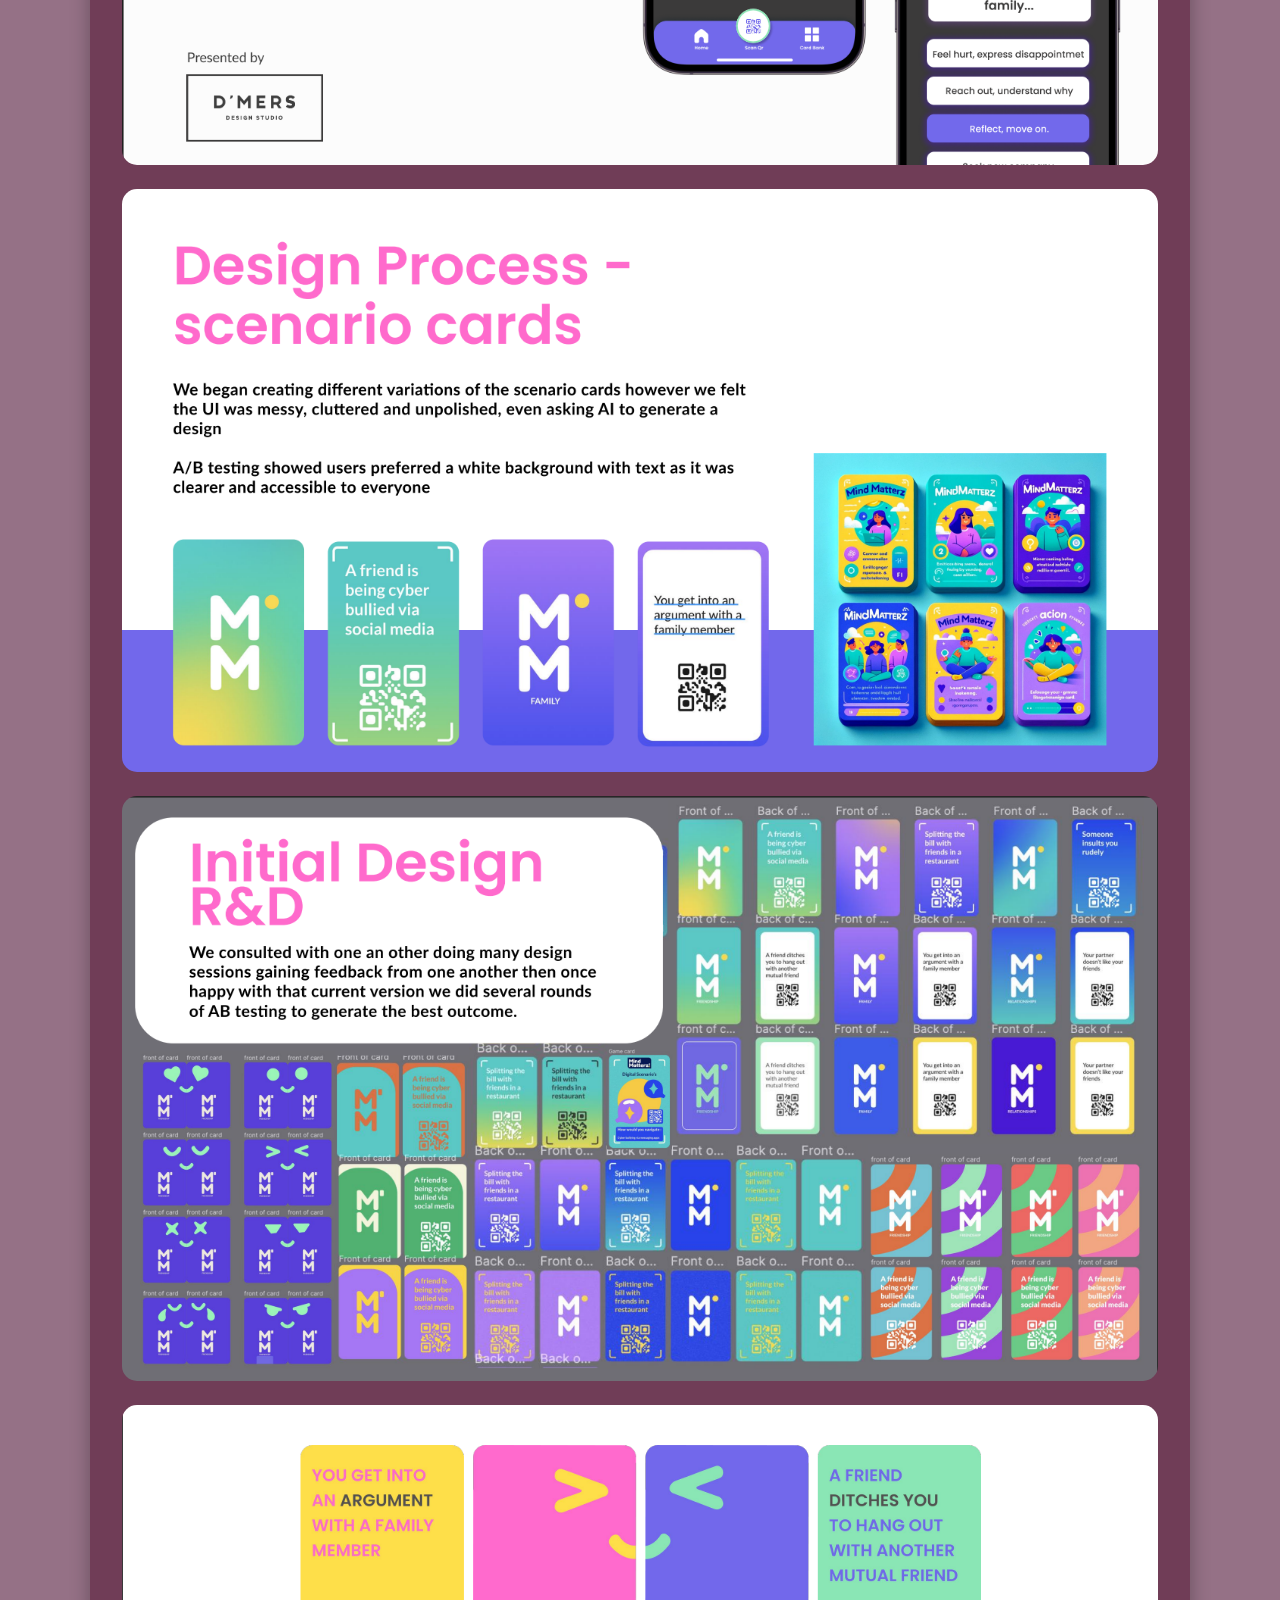
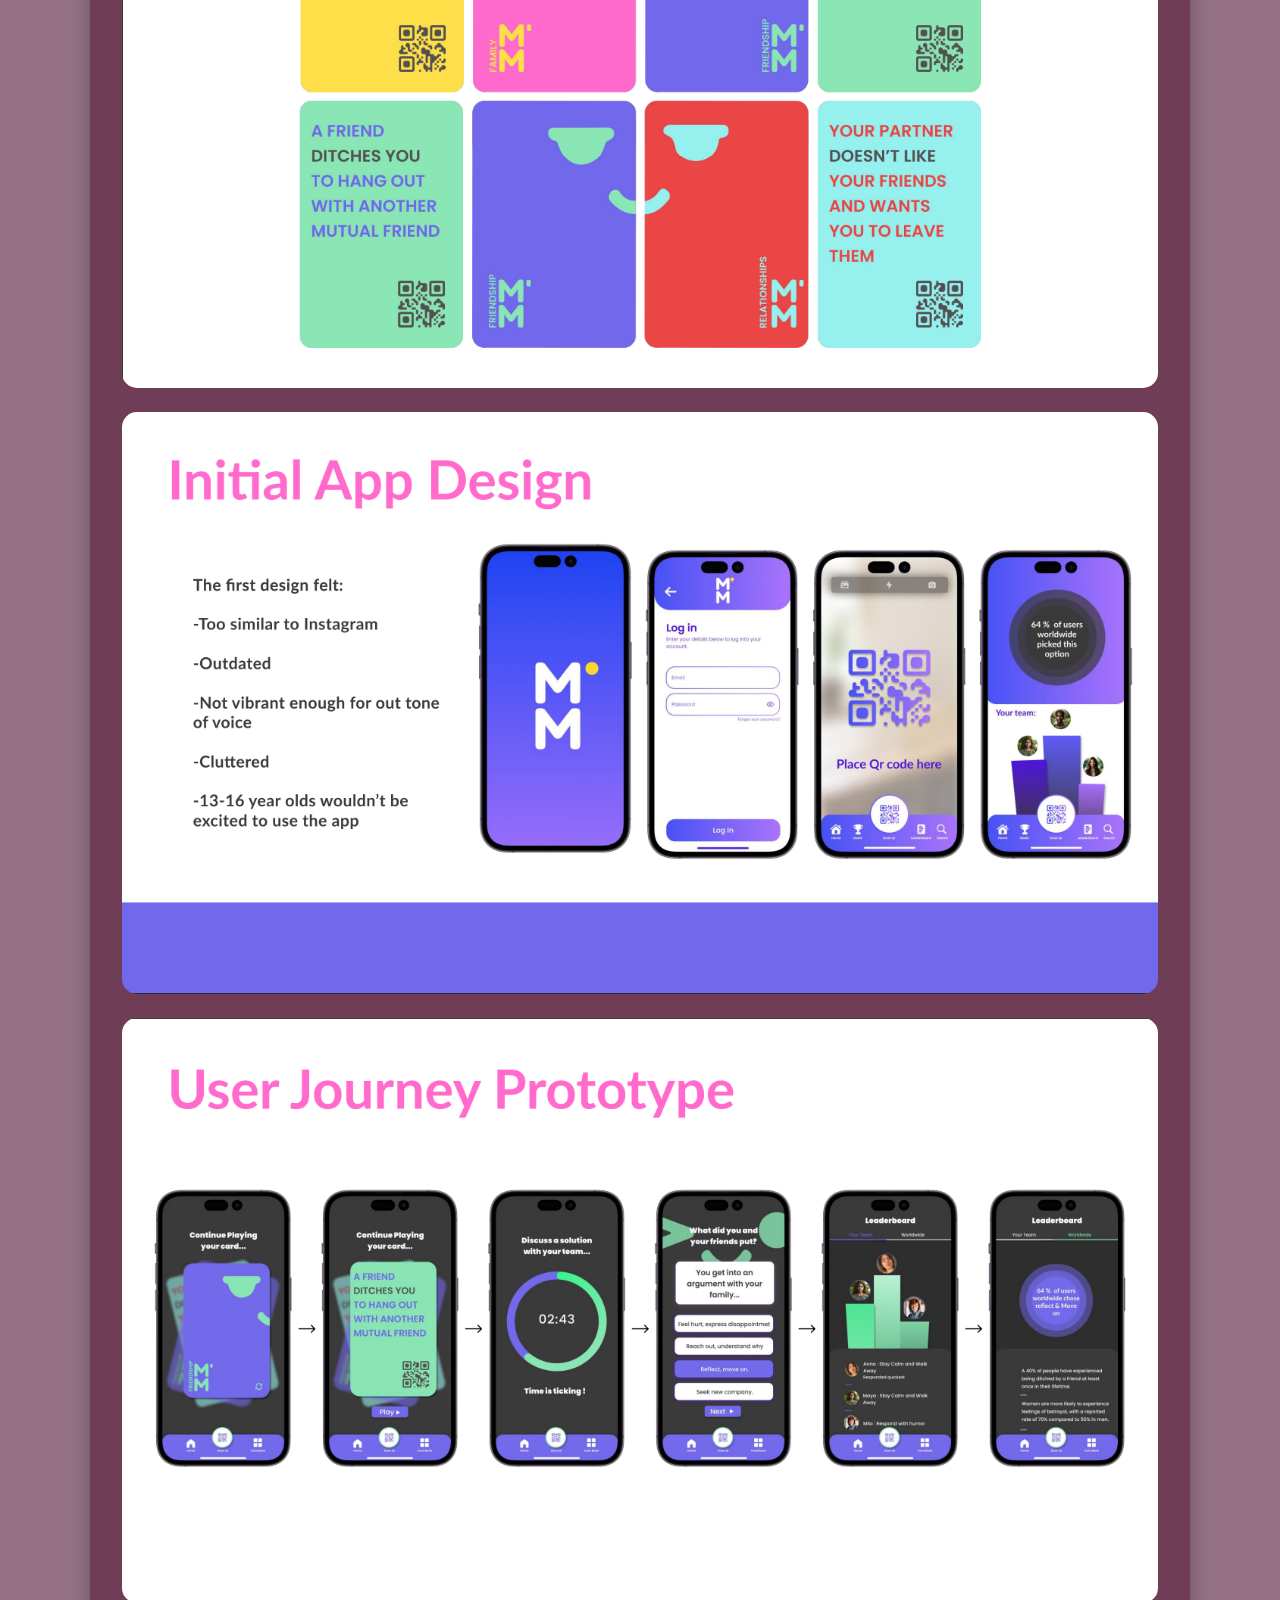
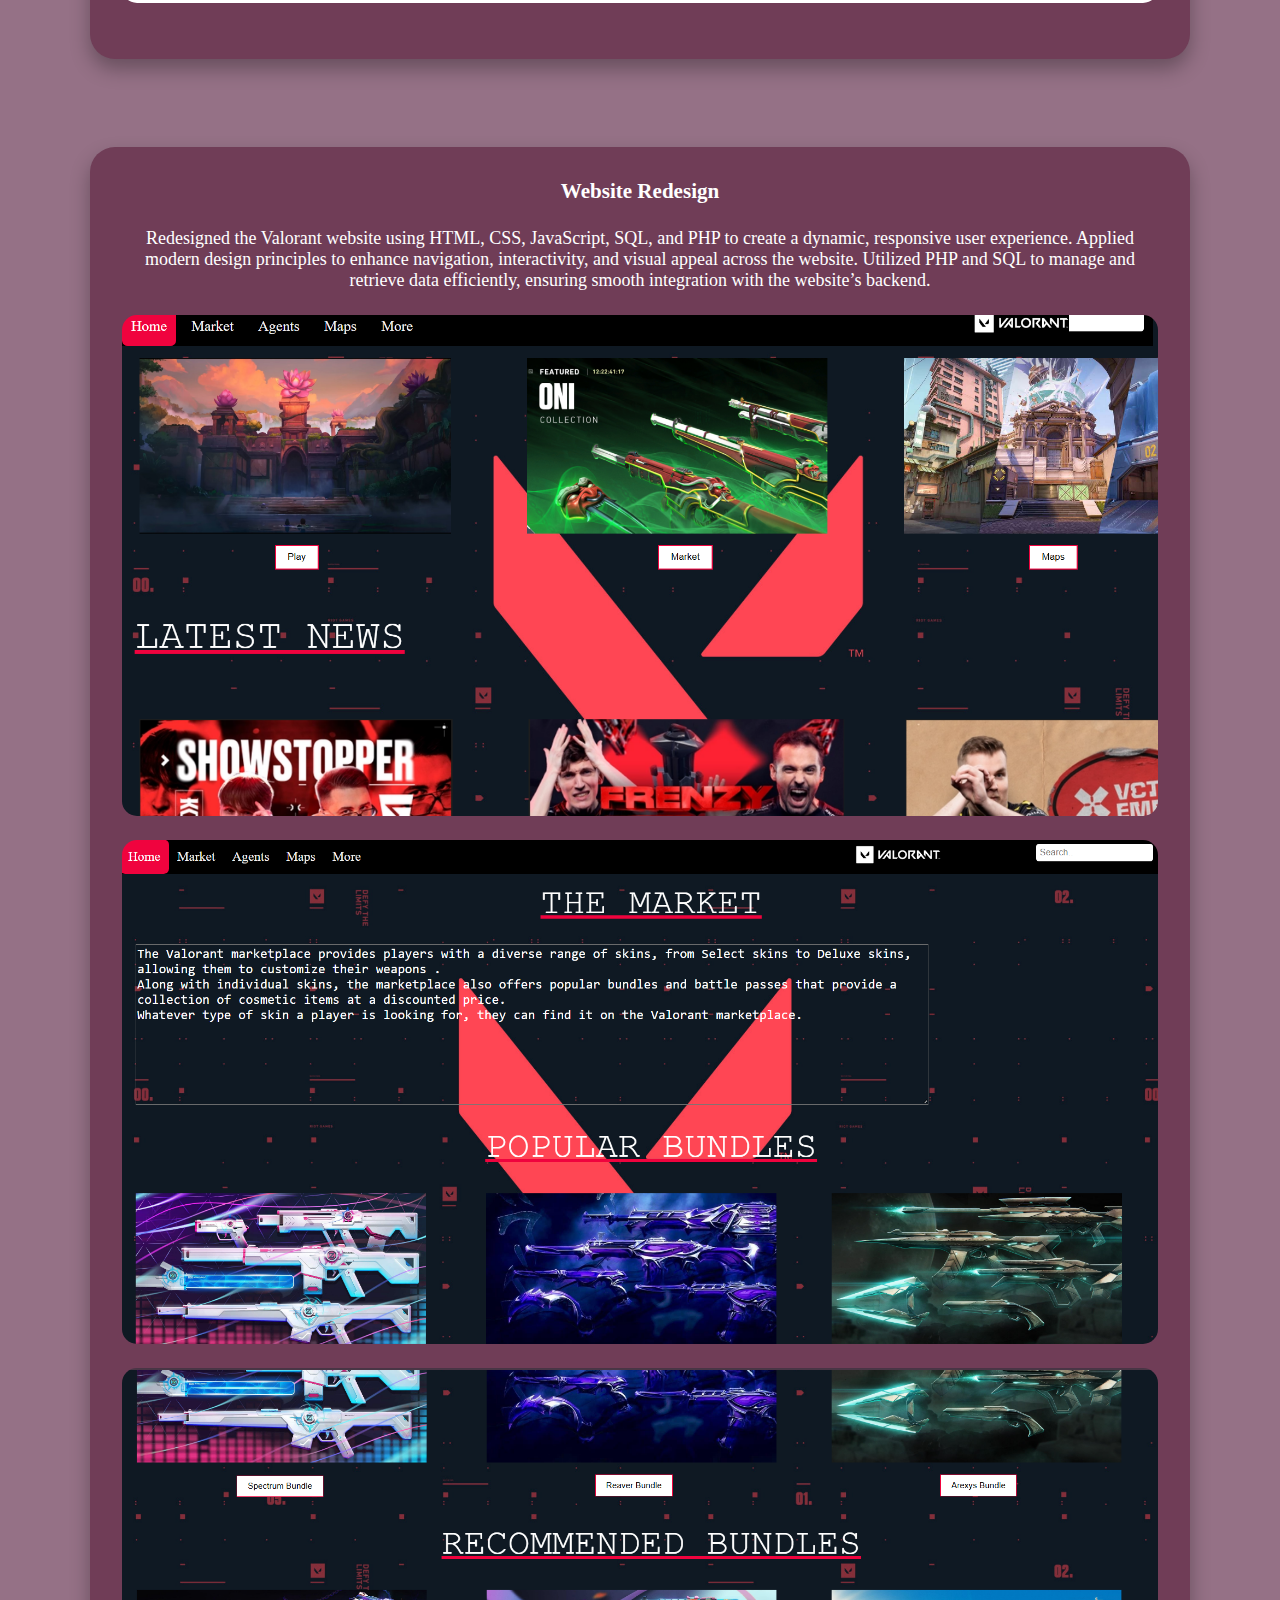
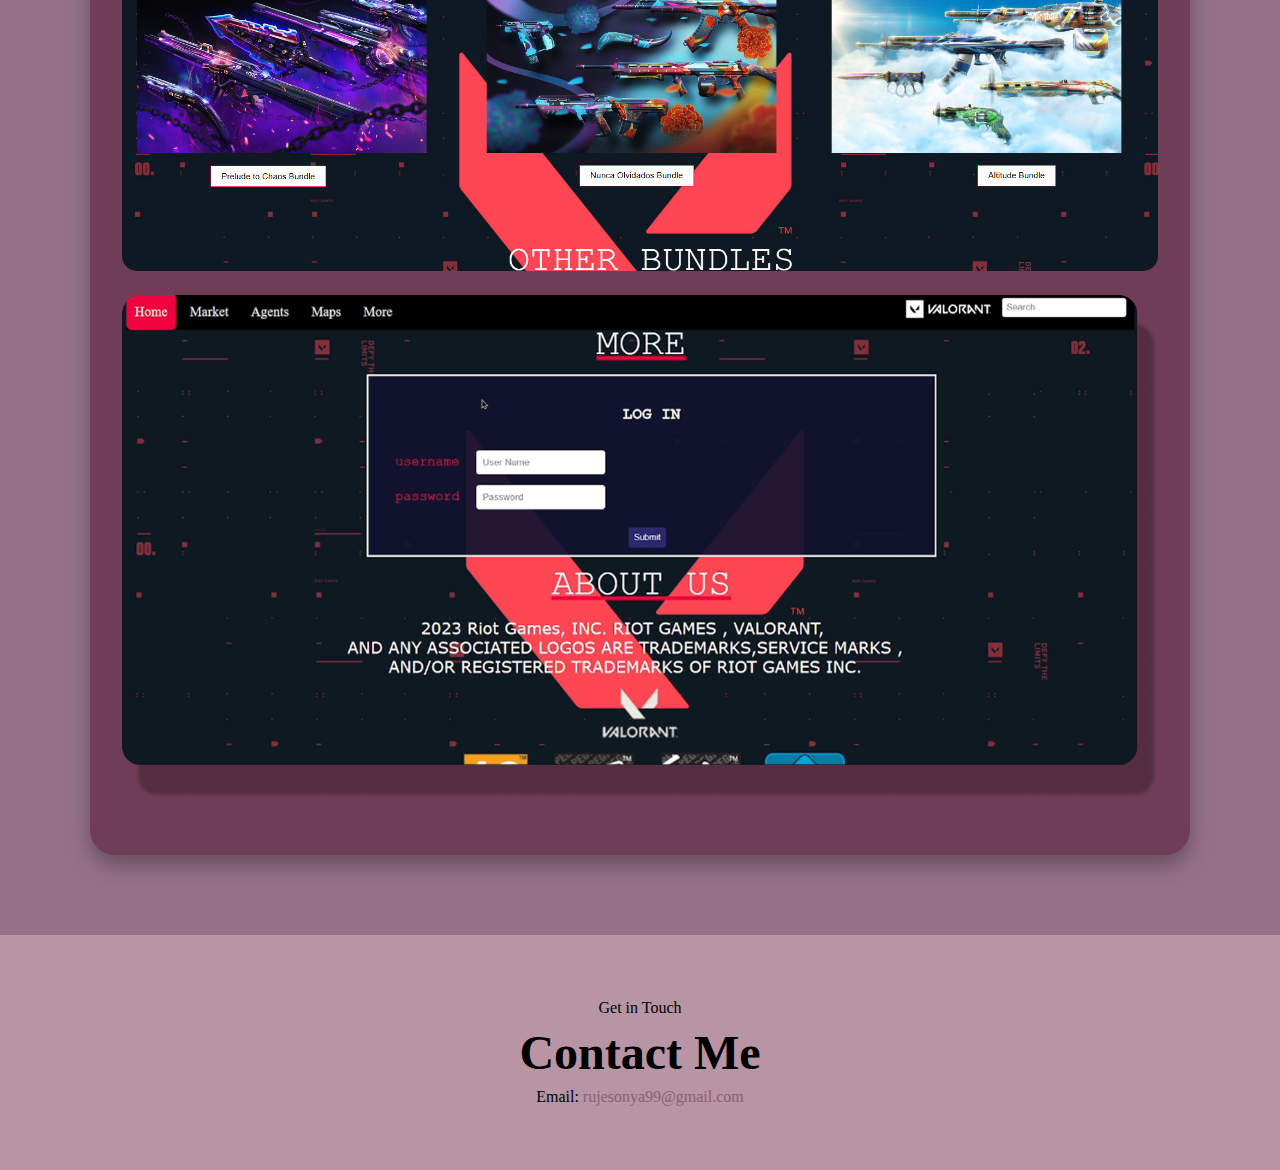
==== commit 12e87def: "p" ====
--- a/index.html
+++ b/index.html
@@ -109,14 +109,15 @@
                 
                 <p>Redesigned the Valorant website using HTML, CSS, JavaScript, SQL, and PHP to create a dynamic, responsive user experience.
                           Applied modern design principles to enhance navigation, interactivity, and visual appeal across the website.
-                                 Utilized PHP and SQL to manage and retrieve data efficiently, ensuring seamless integration with the website’s backend.</p>
+                                 Utilized PHP and SQL to manage and retrieve data efficiently, ensuring smooth integration with the website’s backend.</p>
                                      <img src="assets/val1.png"  class="project-img"/> 
                                        <img src="assets/val2.png" class="project-img"/>
                                          <img src="assets/val3.png"  class="project-img"/>
                                             <img src="assets/val4.png" class="project-img"/>
                 
             </div>      
-        </div>
+
+ 
     </section>
     <!-- Contact Section -->
     <section id="contact">
--- a/style.css
+++ b/style.css
@@ -235,3 +235,4 @@
     display: inline-block;
     margin-right: 10px; 
   }
+
